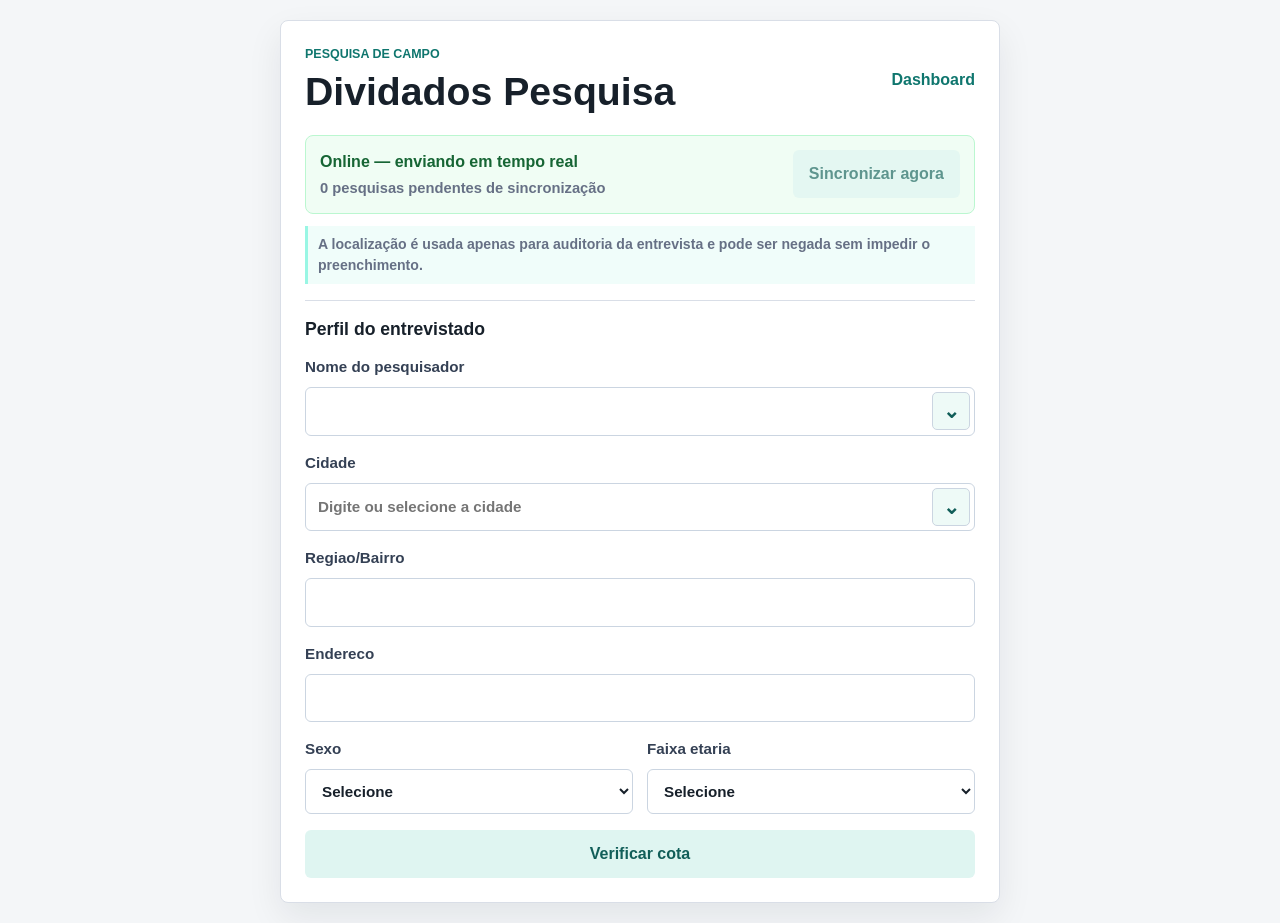
==== index.html @ 92d863be "Add files via upload" ====
<!DOCTYPE html>
<html lang="pt-BR">
<head>
  <meta charset="UTF-8">
  <meta name="viewport" content="width=device-width, initial-scale=1.0">
  <title>Dividados Pesquisa</title>
  <link rel="stylesheet" href="style.css?v=3">
</head>
<body>
  <main class="app-shell">
    <section class="panel">
      <header class="page-header">
        <div>
          <p class="eyebrow">Pesquisa de campo</p>
          <h1>Dividados Pesquisa</h1>
        </div>
        <a class="small-link" href="dashboard.html">Dashboard</a>
      </header>

      <section id="offlineBox" class="offline-box">
        <div>
          <strong id="connectionStatus">Verificando conexao...</strong>
          <span id="pendingCountText">0 pesquisas pendentes de sincronizacao</span>
        </div>
        <button type="button" id="syncNowButton" class="secondary-button">Sincronizar agora</button>
      </section>

      <div id="message" class="message" hidden></div>
      <p class="privacy-note">A localização é usada apenas para auditoria da entrevista e pode ser negada sem impedir o preenchimento.</p>

      <form id="surveyForm" autocomplete="off">
        <section class="form-section">
          <h2>Perfil do entrevistado</h2>

          <label>
            Nome do pesquisador
            <div class="combo-field">
              <input type="text" id="pesquisador" name="pesquisador" list="pesquisadorOptions" autocomplete="off" required>
              <button type="button" id="pesquisadorToggle" class="combo-toggle" aria-label="Mostrar pesquisadores cadastrados">⌄</button>
              <datalist id="pesquisadorOptions"></datalist>
              <div id="pesquisadorMenu" class="combo-menu hidden"></div>
            </div>
          </label>

          <label>
            Cidade
            <div class="combo-field">
              <input type="text" id="cidade" name="cidade" list="cidadeOptions" autocomplete="off" placeholder="Digite ou selecione a cidade" required>
              <button type="button" id="cidadeToggle" class="combo-toggle" aria-label="Mostrar cidades cadastradas">⌄</button>
              <datalist id="cidadeOptions"></datalist>
              <div id="cidadeMenu" class="combo-menu hidden"></div>
            </div>
          </label>

          <label>
            Regiao/Bairro
            <input type="text" id="regiao" name="regiao" required>
          </label>

          <label>
            Endereco
            <input type="text" id="endereco" name="endereco" required>
          </label>

          <div class="grid-two">
            <label>
              Sexo
              <select id="sexo" name="sexo" required>
                <option value="">Selecione</option>
                <option value="Masculino">Masculino</option>
                <option value="Feminino">Feminino</option>
              </select>
            </label>

            <label>
              Faixa etaria
              <select id="faixaEtaria" name="faixaEtaria" required>
                <option value="">Selecione</option>
                <option value="0 a 18">0 a 18</option>
                <option value="19 a 30">19 a 30</option>
                <option value="30 a 55">30 a 55</option>
                <option value="Acima de 55">Acima de 55</option>
              </select>
            </label>
          </div>

          <button type="button" id="checkQuotaButton" class="secondary-button">
            Verificar cota
          </button>
        </section>

        <section id="questionsSection" class="form-section hidden">
          <h2>Perguntas da pesquisa</h2>

          <div id="dynamicQuestions">
            <p class="muted-text">Carregando perguntas...</p>
          </div>

          <button type="submit" id="submitButton" class="primary-button">
            Enviar
          </button>
        </section>
      </form>
    </section>
  </main>

  <script src="script.js?v=18"></script>
  <script src="script-hotfix-options.js?v=2"></script>
</body>
</html>
---- style.css ----
﻿:root {
  --bg: #f4f6f8;
  --surface: #ffffff;
  --text: #17202a;
  --muted: #667085;
  --line: #d9dee7;
  --primary: #0f766e;
  --primary-dark: #115e59;
  --warning-bg: #fff4e5;
  --warning-text: #8a4b00;
  --success-bg: #e8f7ef;
  --success-text: #166534;
  --error-bg: #fdecec;
  --error-text: #b42318;
  --radius: 8px;
  --shadow: 0 14px 35px rgba(15, 23, 42, 0.08);
}

* {
  box-sizing: border-box;
}

body {
  margin: 0;
  min-height: 100vh;
  background: var(--bg);
  color: var(--text);
  font-family: Arial, Helvetica, sans-serif;
  line-height: 1.5;
}

a {
  color: var(--primary);
  text-decoration: none;
  font-weight: 700;
}

.app-shell,
.dashboard-shell {
  width: min(100%, 1120px);
  margin: 0 auto;
  padding: 20px;
}

.panel,
.chart-card,
.metric-card,
.table-section {
  background: var(--surface);
  border: 1px solid var(--line);
  border-radius: var(--radius);
  box-shadow: var(--shadow);
}

.panel {
  max-width: 720px;
  margin: 0 auto;
  padding: 24px;
}

.page-header,
.dashboard-header,
.header-actions,
.section-title-row {
  display: flex;
  align-items: center;
  justify-content: space-between;
  gap: 16px;
}

.page-header,
.dashboard-header {
  margin-bottom: 20px;
}

.eyebrow {
  margin: 0 0 4px;
  color: var(--primary);
  font-size: 0.78rem;
  font-weight: 800;
  letter-spacing: 0;
  text-transform: uppercase;
}

h1,
h2 {
  margin: 0;
  line-height: 1.2;
}

h1 {
  font-size: clamp(1.7rem, 5vw, 2.45rem);
}

h2 {
  font-size: 1.1rem;
}

.small-link {
  white-space: nowrap;
}

.form-section {
  display: grid;
  gap: 16px;
  padding-top: 18px;
  border-top: 1px solid var(--line);
}

.form-section + .form-section {
  margin-top: 24px;
}

label,
fieldset {
  display: grid;
  gap: 8px;
  color: #344054;
  font-size: 0.95rem;
  font-weight: 700;
}

input,
select,
textarea {
  width: 100%;
  border: 1px solid #cbd5e1;
  border-radius: 6px;
  padding: 12px;
  color: var(--text);
  font: inherit;
  background: #fff;
}

textarea {
  resize: vertical;
}

input:focus,
select:focus,
textarea:focus {
  border-color: var(--primary);
  outline: 3px solid rgba(15, 118, 110, 0.14);
}

.combo-field {
  position: relative;
  width: 100%;
}

.combo-field input {
  padding-right: 54px;
}

.combo-toggle {
  position: absolute;
  top: 5px;
  right: 5px;
  width: 38px;
  min-height: 38px;
  padding: 0;
  border: 1px solid #cbd5e1;
  border-radius: 5px;
  color: var(--primary-dark);
  background: #eefaf7;
  font-size: 1.25rem;
  line-height: 1;
}

.combo-toggle:focus {
  outline: 3px solid rgba(15, 118, 110, 0.14);
}

.combo-menu {
  position: absolute;
  z-index: 20;
  top: calc(100% + 6px);
  left: 0;
  right: 0;
  max-height: 240px;
  overflow-y: auto;
  border: 1px solid #cbd5e1;
  border-radius: 6px;
  background: #fff;
  box-shadow: 0 14px 28px rgba(15, 23, 42, 0.14);
}

.combo-option,
.combo-empty {
  width: 100%;
  min-height: 42px;
  border: 0;
  border-radius: 0;
  padding: 10px 12px;
  color: var(--text);
  background: #fff;
  font-weight: 700;
  text-align: left;
}

.combo-option:hover,
.combo-option:focus {
  background: #e6f7f4;
  outline: 0;
}

.combo-empty {
  color: var(--muted);
  cursor: default;
}

.field-report-shell {
  max-width: 1280px;
}

.field-filter-grid {
  grid-template-columns: repeat(4, minmax(150px, 1fr));
}

.field-metrics {
  grid-template-columns: repeat(5, minmax(140px, 1fr));
}

.compact-summary {
  grid-template-columns: repeat(auto-fit, minmax(160px, 1fr));
}

.field-table-section .table-wrap {
  max-height: 70vh;
}

.field-table {
  min-width: 1180px;
  font-size: 0.88rem;
}

.field-table th {
  position: sticky;
  top: 0;
  z-index: 2;
  background: #f8fafc;
}

.grid-two {
  display: grid;
  grid-template-columns: repeat(2, minmax(0, 1fr));
  gap: 14px;
}

fieldset {
  margin: 0;
  border: 1px solid var(--line);
  border-radius: var(--radius);
  padding: 14px;
}

legend {
  padding: 0 6px;
  color: var(--text);
  font-weight: 800;
}

fieldset label {
  display: flex;
  align-items: flex-start;
  gap: 10px;
  color: #344054;
  font-weight: 500;
}

input[type="radio"] {
  width: auto;
  margin-top: 4px;
}

button {
  min-height: 46px;
  border: 0;
  border-radius: 6px;
  padding: 12px 16px;
  font: inherit;
  font-weight: 800;
  cursor: pointer;
}

button:disabled {
  cursor: not-allowed;
  opacity: 0.65;
}

.primary-button {
  color: #fff;
  background: var(--primary);
}

.primary-button:hover:not(:disabled) {
  background: var(--primary-dark);
}

.secondary-button {
  color: var(--primary-dark);
  background: #dff5f1;
}

.secondary-button:hover:not(:disabled) {
  background: #c9eee8;
}

.message {
  margin-bottom: 16px;
  border-radius: var(--radius);
  padding: 12px 14px;
  font-weight: 700;
}

.message.info {
  background: var(--warning-bg);
  color: var(--warning-text);
}

.privacy-note {
  margin: -4px 0 16px;
  border-left: 3px solid #99f6e4;
  padding: 8px 10px;
  color: var(--muted);
  background: #f0fdfa;
  font-size: 0.88rem;
  font-weight: 700;
}

.message.success {
  background: var(--success-bg);
  color: var(--success-text);
}

.message.error {
  background: var(--error-bg);
  color: var(--error-text);
}

.offline-box {
  display: flex;
  align-items: center;
  justify-content: space-between;
  gap: 14px;
  margin-bottom: 16px;
  border: 1px solid var(--line);
  border-radius: var(--radius);
  padding: 14px;
  background: #f8fafc;
}

.offline-box div {
  display: grid;
  gap: 3px;
}

.offline-box strong {
  color: var(--text);
}

.offline-box span {
  color: var(--muted);
  font-size: 0.92rem;
  font-weight: 700;
}

.offline-box.is-online {
  border-color: #bbf7d0;
  background: #f0fdf4;
}

.offline-box.is-online strong {
  color: var(--success-text);
}

.offline-box.is-offline {
  border-color: #fed7aa;
  background: #fff7ed;
}

.offline-box.is-offline strong {
  color: #9a3412;
}

.hidden {
  display: none;
}

.metric-grid {
  display: grid;
  grid-template-columns: repeat(3, minmax(0, 1fr));
  gap: 16px;
  margin-bottom: 16px;
}

.metric-card {
  padding: 18px;
}

.metric-card span {
  display: block;
  color: var(--muted);
  font-weight: 700;
}

.metric-card strong {
  display: block;
  margin-top: 8px;
  font-size: 2rem;
}

.chart-grid {
  display: grid;
  grid-template-columns: repeat(2, minmax(0, 1fr));
  gap: 16px;
}

.chart-card {
  min-height: 320px;
  padding: 18px;
}

.chart-card canvas {
  margin-top: 12px;
  max-height: 245px;
}

.table-section {
  margin-top: 16px;
  padding: 18px;
}

.table-wrap {
  width: 100%;
  overflow-x: auto;
  margin-top: 12px;
}

table {
  width: 100%;
  border-collapse: collapse;
  min-width: 660px;
}

th,
td {
  border-bottom: 1px solid var(--line);
  padding: 10px;
  text-align: left;
  white-space: nowrap;
}

th {
  color: #344054;
  font-size: 0.86rem;
  text-transform: uppercase;
}

.status-pill {
  display: inline-block;
  border-radius: 999px;
  padding: 4px 9px;
  font-size: 0.82rem;
  font-weight: 800;
}

.status-open {
  color: var(--success-text);
  background: var(--success-bg);
}

.status-closed {
  color: var(--error-text);
  background: var(--error-bg);
}

@media (max-width: 760px) {
  .app-shell,
  .dashboard-shell {
    padding: 12px;
  }

  .panel {
    padding: 18px;
  }

  .page-header,
  .dashboard-header,
  .offline-box,
  .header-actions {
    align-items: flex-start;
    flex-direction: column;
  }

  .grid-two,
  .metric-grid,
  .chart-grid {
    grid-template-columns: 1fr;
  }

  .chart-card {
    min-height: 285px;
  }
}

/* Dashboard executivo */
.dashboard-page {
  background: #eef2f6;
}

.executive-dashboard {
  width: min(100%, 1280px);
  padding: 24px;
}

.dashboard-hero,
.filter-panel,
.dashboard-section,
.insight-card {
  background: var(--surface);
  border: 1px solid var(--line);
  border-radius: var(--radius);
  box-shadow: var(--shadow);
}

.dashboard-hero {
  display: flex;
  align-items: center;
  justify-content: space-between;
  gap: 18px;
  margin-bottom: 16px;
  padding: 24px;
}

.dashboard-subtitle {
  max-width: 620px;
  margin: 8px 0 0;
  color: var(--muted);
}

.filter-panel,
.dashboard-section {
  margin-bottom: 16px;
  padding: 18px;
}

.filter-grid {
  display: grid;
  grid-template-columns: repeat(5, minmax(0, 1fr));
  gap: 12px;
  margin-top: 14px;
}

.executive-metrics {
  grid-template-columns: repeat(7, minmax(130px, 1fr));
}

.executive-metrics .metric-card {
  min-height: 118px;
}

.executive-metrics .metric-card strong {
  color: #0f172a;
  font-size: 2.15rem;
}

.muted-text {
  color: var(--muted);
  font-size: 0.9rem;
  font-weight: 700;
}

.executive-charts {
  grid-template-columns: repeat(2, minmax(0, 1fr));
  margin-top: 14px;
}

.executive-charts .chart-card:first-child,
.executive-charts .chart-card:nth-child(5) {
  min-height: 340px;
}

.question-chart-grid {
  grid-template-columns: repeat(2, minmax(0, 1fr));
  margin-top: 14px;
}

.question-chart-grid .chart-card {
  min-height: 360px;
}

.question-result-card {
  display: grid;
  gap: 16px;
}

.question-card-header {
  display: grid;
  gap: 6px;
}

.question-card-header span {
  width: fit-content;
  border-radius: 999px;
  padding: 4px 10px;
  color: #0f766e;
  background: #dff5f1;
  font-size: 0.8rem;
  font-weight: 900;
}

.question-card-header h3 {
  line-height: 1.35;
}

.question-chart-layout {
  display: grid;
  grid-template-columns: minmax(160px, 220px) 1fr;
  gap: 18px;
  align-items: center;
}

.question-canvas-wrap {
  height: 220px;
}

.question-canvas-wrap canvas {
  height: 220px !important;
}

.question-legend {
  display: grid;
  gap: 10px;
}

.legend-row {
  display: grid;
  grid-template-columns: 12px 1fr;
  gap: 10px;
  align-items: center;
  color: #344054;
  font-size: 0.92rem;
}

.legend-color {
  width: 12px;
  height: 12px;
  border-radius: 3px;
}

.empty-question-card {
  min-height: 160px;
}

.chart-card h3,
.insight-card h3,
.embedded-table h3 {
  margin: 0;
  font-size: 1rem;
}

.chart-card canvas {
  height: 250px !important;
  max-height: none;
}

.open-answer-section {
  padding-bottom: 16px;
}

.open-answer-total {
  display: grid;
  gap: 2px;
  min-width: 150px;
  border-radius: var(--radius);
  padding: 10px 14px;
  color: var(--primary-dark);
  background: #dff5f1;
  text-align: right;
}

.open-answer-total span {
  font-size: 0.8rem;
  font-weight: 800;
}

.open-answer-total strong {
  font-size: 1.6rem;
}

.insight-grid {
  display: grid;
  grid-template-columns: 1.2fr 0.9fr 0.9fr;
  gap: 16px;
  margin-top: 14px;
}

.insight-card {
  padding: 16px;
}

.open-question-grid {
  display: grid;
  gap: 16px;
  margin-top: 14px;
}

.open-question-card {
  display: grid;
  gap: 16px;
}

.open-question-header {
  display: grid;
  grid-template-columns: auto 1fr;
  gap: 12px;
  align-items: flex-start;
}

.open-question-header > span {
  border-radius: 999px;
  padding: 6px 11px;
  color: #0f766e;
  background: #dff5f1;
  font-weight: 900;
}

.open-question-header p {
  margin: 4px 0 0;
  color: var(--muted);
  font-weight: 700;
}

.open-question-meta {
  display: block;
  margin-top: 6px;
  color: var(--muted);
  font-weight: 700;
}

.open-question-content {
  display: grid;
  grid-template-columns: minmax(0, 1.4fr) minmax(260px, 0.8fr);
  gap: 18px;
}

.open-answer-list {
  display: grid;
  gap: 12px;
  max-height: 520px;
  overflow: auto;
  padding-right: 4px;
}

.open-answer-item {
  border: 1px solid var(--line);
  border-radius: var(--radius);
  padding: 12px;
  background: #f8fafc;
}

.open-answer-item strong {
  color: var(--primary-dark);
}

.open-answer-item p {
  margin: 7px 0;
  color: #17202a;
}

.open-answer-item small {
  color: var(--muted);
  font-weight: 700;
}

.open-empty-state {
  border: 1px dashed var(--line);
  border-radius: var(--radius);
  padding: 18px;
  color: var(--muted);
  background: #f8fafc;
  font-weight: 800;
}

.open-analysis-panel {
  border-left: 1px solid var(--line);
  padding-left: 16px;
}

.open-analysis-panel h4 {
  margin: 0 0 10px;
  font-size: 0.92rem;
}

.open-analysis-panel h4 + .theme-list,
.open-analysis-panel .word-cloud + h4 {
  margin-top: 18px;
}

.word-cloud.compact span {
  font-size: 0.86rem;
}

.open-summary-table {
  margin-top: 18px;
  box-shadow: none;
}

.theme-list.compact {
  margin-top: 8px;
}

.answer-list,
.theme-list {
  display: grid;
  gap: 10px;
  margin: 12px 0 0;
  padding: 0;
  list-style: none;
}

.answer-list li,
.theme-list li {
  border-bottom: 1px solid var(--line);
  padding-bottom: 10px;
  color: #344054;
}

.answer-list strong {
  display: block;
  color: var(--primary-dark);
}

.answer-list span {
  display: block;
  margin-top: 3px;
}

.word-cloud {
  display: flex;
  flex-wrap: wrap;
  gap: 8px;
  margin-top: 12px;
}

.word-cloud span {
  border-radius: 999px;
  padding: 7px 10px;
  color: #164e63;
  background: #e0f2fe;
  font-weight: 700;
}

.theme-list strong,
.word-cloud strong {
  color: #0f172a;
}

.embedded-table {
  margin-top: 16px;
  box-shadow: none;
}

.wrap-cell {
  max-width: 440px;
  white-space: normal;
}

.print-only {
  display: none;
}

body.printing .pie-visual {
  width: 260px;
  max-width: 260px;
  min-height: 260px;
}

body.printing .question-canvas-wrap {
  width: 210px;
  min-width: 210px;
}

body.printing .bar-visual {
  min-height: 230px;
}

/* Refinamento executivo do dashboard */
.dashboard-page {
  background:
    linear-gradient(180deg, #eef3f8 0%, #f7f9fc 260px),
    #f7f9fc;
}

.executive-dashboard {
  width: min(100%, 1220px);
  padding: 18px;
}

.dashboard-hero,
.filter-panel,
.dashboard-section,
.metric-card,
.chart-card,
.table-section,
.insight-card {
  border-color: #e3e8ef;
  border-radius: 10px;
  box-shadow: 0 10px 24px rgba(15, 23, 42, 0.055);
}

.dashboard-hero {
  padding: 20px 22px;
}

.dashboard-hero h1 {
  font-size: clamp(1.85rem, 3.4vw, 2.5rem);
}

.dashboard-subtitle {
  font-size: 0.96rem;
}

.filter-panel,
.dashboard-section {
  padding: 16px 18px;
}

.section-title-row {
  align-items: flex-start;
}

.section-title-row h2 {
  font-size: 1.05rem;
}

.executive-metrics {
  gap: 12px;
  margin-bottom: 14px;
}

.executive-metrics .metric-card {
  min-height: 92px;
  padding: 16px;
}

.executive-metrics .metric-card span {
  color: #526071;
  font-size: 0.85rem;
  line-height: 1.3;
}

.executive-metrics .metric-card strong {
  margin-top: 6px;
  color: #0b1220;
  font-size: 1.85rem;
  line-height: 1;
}

.executive-charts,
.question-chart-grid {
  gap: 14px;
}

.executive-charts .chart-card:first-child,
.executive-charts .chart-card:nth-child(5),
.question-chart-grid .chart-card {
  min-height: 0;
}

.chart-card {
  display: grid;
  gap: 12px;
  align-content: start;
  padding: 16px;
}

.chart-card h3,
.insight-card h3,
.embedded-table h3 {
  color: #111827;
  font-size: 0.98rem;
  font-weight: 800;
}

.chart-visual {
  display: grid;
  place-items: center;
  width: 100%;
  margin-inline: auto;
}

.pie-visual {
  max-width: 250px;
  aspect-ratio: 1 / 1;
}

.bar-visual {
  min-height: 220px;
}

.chart-visual canvas,
.question-canvas-wrap canvas,
.chart-card canvas {
  display: block;
  width: 100% !important;
  height: auto !important;
  max-height: none;
}

.pie-visual canvas,
.question-canvas-wrap canvas {
  aspect-ratio: 1 / 1;
}

.question-chart-layout {
  grid-template-columns: minmax(150px, 210px) minmax(0, 1fr);
  gap: 16px;
}

.question-canvas-wrap {
  display: grid;
  place-items: center;
  width: min(100%, 210px);
  aspect-ratio: 1 / 1;
  height: auto;
  margin: 0 auto;
}

.question-result-card {
  gap: 14px;
}

.question-card-header {
  gap: 5px;
}

.question-card-header h3 {
  font-size: 0.96rem;
}

.question-legend {
  gap: 8px;
}

.legend-row {
  color: #475467;
  font-size: 0.86rem;
  line-height: 1.3;
}

.open-answer-list {
  max-height: 430px;
}

.open-answer-item {
  padding: 10px 12px;
}

.open-answer-item p {
  margin: 5px 0;
}

.table-section {
  padding: 16px;
}

th,
td {
  padding: 8px 9px;
  font-size: 0.88rem;
}

@media (max-width: 1120px) {
  .executive-metrics,
  .field-metrics,
  .question-chart-grid {
    grid-template-columns: repeat(2, minmax(0, 1fr));
  }

  .filter-grid,
  .field-filter-grid,
  .insight-grid {
    grid-template-columns: repeat(2, minmax(0, 1fr));
  }
}

@media (max-width: 760px) {
  .executive-dashboard {
    padding: 12px;
  }

  .dashboard-hero,
  .section-title-row {
    align-items: flex-start;
    flex-direction: column;
  }

  .filter-grid,
  .field-filter-grid,
  .field-metrics,
  .executive-metrics,
  .executive-charts,
  .question-chart-grid,
  .open-question-content,
  .insight-grid {
    grid-template-columns: 1fr;
  }

  .question-chart-layout {
    grid-template-columns: 1fr;
  }

  .open-answer-total {
    text-align: left;
  }

  .open-analysis-panel {
    border-left: 0;
    border-top: 1px solid var(--line);
    padding-left: 0;
    padding-top: 16px;
  }
}

@media print {
  @page {
    size: A4;
    margin: 7mm;
  }

  html,
  body {
    width: 100%;
    min-width: 0;
    margin: 0;
    padding: 0;
  }

  body {
    background: #fff;
    color: #111827;
    font-size: 9pt;
    -webkit-print-color-adjust: exact;
    print-color-adjust: exact;
  }

  .no-print,
  .header-actions,
  .filter-panel,
  .message {
    display: none !important;
  }

  .print-only {
    display: block !important;
  }

  .dashboard-shell {
    display: none !important;
  }

  .field-report-shell {
    display: block !important;
    width: 100% !important;
    max-width: none !important;
    padding: 0 !important;
  }

  .field-print-title {
    margin-bottom: 8mm;
  }

  .field-metrics,
  .compact-summary {
    grid-template-columns: repeat(3, 1fr) !important;
    gap: 4mm !important;
  }

  .field-researcher-section,
  .field-table-section,
  .field-table-section .table-wrap {
    overflow: visible !important;
    max-height: none !important;
  }

  .field-table {
    min-width: 0 !important;
    width: 100% !important;
    font-size: 7pt !important;
  }

  .field-table th,
  .field-table td {
    padding: 4px !important;
    word-break: break-word;
  }

  .print-report {
    display: block !important;
    width: 100% !important;
    max-width: none !important;
    margin: 0 !important;
    padding: 0 !important;
  }

  .print-title {
    display: grid !important;
    grid-template-columns: 1fr auto;
    align-items: end;
    justify-content: space-between;
    gap: 12px;
    margin: 0 auto 7mm;
    padding: 0 0 5mm;
    border-top: 4px solid #0f766e;
    border-bottom: 1px solid #cfd8e3;
  }

  .print-page {
    width: 100%;
    min-height: 277mm;
    page-break-after: always;
    break-after: page;
    box-sizing: border-box;
  }

  .print-page:last-child {
    page-break-after: auto;
    break-after: auto;
  }

  .avoid-break,
  .print-chart-card,
  .print-question-card,
  .summary-card,
  .open-answer-card,
  .print-table-block {
    break-inside: avoid;
    page-break-inside: avoid;
  }

  .print-cover {
    display: grid;
    align-content: start;
    gap: 7mm;
  }

  .print-cover-header {
    padding: 9mm 0 6mm;
    border-bottom: 3px solid #0f766e;
  }

  .print-cover-header h1 {
    margin: 2mm 0;
    color: #0b1220;
    font-size: 24pt;
  }

  .print-cover-header p:last-child {
    margin: 0;
    color: #667085;
    font-size: 11pt;
  }

  .print-cover-meta,
  .print-summary-grid {
    display: grid;
    grid-template-columns: repeat(3, 1fr);
    gap: 4mm;
  }

  .print-cover-meta div,
  .summary-card {
    border: 1px solid #d7dde6;
    border-radius: 6px;
    padding: 4mm;
    background: #f8fafc;
  }

  .print-cover-meta span,
  .summary-card span {
    display: block;
    color: #667085;
    font-size: 8pt;
    font-weight: 900;
    text-transform: uppercase;
  }

  .print-cover-meta strong,
  .summary-card strong {
    display: block;
    margin-top: 2mm;
    color: #0f172a;
    font-size: 20pt;
    line-height: 1;
  }

  .print-section-header {
    margin-bottom: 5mm;
    padding-bottom: 3mm;
    border-bottom: 2px solid #0f766e;
  }

  .print-section-header h1 {
    color: #0b1220;
    font-size: 18pt;
  }

  .print-grid-2 {
    display: grid !important;
    grid-template-columns: repeat(2, minmax(0, 1fr));
    gap: 6mm;
  }

  .print-chart-card,
  .print-question-card,
  .open-answer-card,
  .print-table-block {
    border: 1px solid #d7dde6;
    border-radius: 6px;
    padding: 5mm;
    background: #fff;
  }

  .print-chart-card h2,
  .print-question-card h2,
  .open-answer-card h2,
  .print-table-block h2 {
    margin: 0 0 3mm;
    color: #111827;
    font-size: 11pt;
  }

  .print-pie-wrap,
  .print-bar-wrap {
    display: grid;
    place-items: center;
  }

  .print-pie-wrap canvas {
    width: 220px !important;
    height: 220px !important;
  }

  .print-bar-wrap canvas {
    width: 100% !important;
    max-width: 520px !important;
    height: 230px !important;
  }

  .print-question-layout {
    display: grid;
    grid-template-columns: 220px minmax(0, 1fr);
    gap: 4mm;
    align-items: center;
  }

  .print-open-list {
    display: grid;
    gap: 6mm;
  }

  .print-open-layout {
    display: grid;
    grid-template-columns: 1.25fr 0.75fr;
    gap: 5mm;
  }

  .print-open-responses {
    display: grid;
    gap: 3mm;
  }

  .print-open-responses > div {
    border: 1px solid #e4e9f0;
    border-radius: 5px;
    padding: 3mm;
    background: #f8fafc;
  }

  .print-open-responses p {
    margin: 1.5mm 0;
  }

  .print-open-analysis {
    border-left: 1px solid #e4e9f0;
    padding-left: 4mm;
  }

  .print-open-analysis h3 {
    margin: 0 0 2mm;
    font-size: 9pt;
  }

  .print-empty {
    margin: 0;
    color: #667085;
    font-weight: 800;
  }

  .print-title,
  .executive-metrics,
  .dashboard-section,
  .table-section {
    width: 100%;
    max-width: none;
    margin-left: 0;
    margin-right: 0;
  }

  .print-title h1 {
    color: #0b1220;
    font-size: 16pt;
    line-height: 1.05;
  }

  .print-title .eyebrow {
    margin-bottom: 2px;
    font-size: 7.5pt;
  }

  .print-meta {
    display: grid;
    grid-template-columns: repeat(3, max-content);
    gap: 6px;
    margin: 0;
  }

  .print-meta div {
    min-width: 72px;
    padding: 5px 6px;
    border: 1px solid #d9dee7;
    border-radius: 4px;
    background: #f8fafc;
  }

  .print-meta dt {
    color: #667085;
    font-size: 6.8pt;
    font-weight: 800;
    text-transform: uppercase;
  }

  .print-meta dd {
    margin: 1px 0 0;
    color: #0f172a;
    font-size: 9pt;
    font-weight: 900;
  }

  .print-footer {
    position: fixed;
    right: 8mm;
    bottom: 4mm;
    color: #667085;
    font-size: 7pt;
  }

  .page-number::after {
    content: counter(page);
  }

  .executive-dashboard {
    width: 100%;
    padding: 0;
  }

  .dashboard-section,
  .table-section,
  .metric-grid {
    margin-bottom: 6mm;
  }

  .dashboard-section,
  .metric-card,
  .chart-card,
  .table-section,
  .insight-card {
    border-color: #d7dde6;
    border-radius: 5px;
    background: #fff;
  }

  .dashboard-section,
  .metric-card,
  .chart-card,
  .table-section,
  .insight-card {
    break-inside: avoid;
    page-break-inside: avoid;
    box-shadow: none;
  }

  .dashboard-section {
    padding: 5mm;
  }

  .dashboard-section > .section-title-row {
    padding-bottom: 2.5mm;
    border-bottom: 1px solid #edf1f5;
  }

  .section-title-row {
    margin-bottom: 3mm;
  }

  .section-title-row h2 {
    font-size: 10.5pt;
  }

  .eyebrow {
    font-size: 6.8pt;
  }

  .metric-grid,
  .chart-grid {
    gap: 3mm;
  }

  .executive-metrics {
    grid-template-columns: repeat(7, minmax(0, 1fr)) !important;
    gap: 2.4mm;
    margin-bottom: 5mm;
  }

  .executive-metrics .metric-card {
    min-height: 18mm;
    padding: 2.5mm;
  }

  .executive-metrics .metric-card span {
    font-size: 7.4pt;
  }

  .executive-metrics .metric-card strong {
    font-size: 16pt;
  }

  .executive-charts {
    grid-template-columns: repeat(2, minmax(0, 1fr)) !important;
  }

  .executive-charts .chart-card:nth-child(5) {
    grid-column: 1 / -1;
    width: 50%;
    justify-self: center;
  }

  .question-chart-grid {
    grid-template-columns: repeat(2, minmax(0, 1fr)) !important;
  }

  .chart-card {
    gap: 3mm;
    padding: 4mm;
    min-width: 0;
  }

  .chart-card h3,
  .insight-card h3,
  .embedded-table h3 {
    font-size: 9.8pt;
  }

  .pie-visual {
    width: 58mm;
    max-width: 58mm;
    min-height: 58mm;
  }

  .bar-visual {
    width: 100%;
    min-height: 52mm;
  }

  .question-chart-layout {
    grid-template-columns: 46mm minmax(0, 1fr);
    gap: 4mm;
  }

  .question-canvas-wrap {
    width: 46mm;
    min-width: 46mm;
  }

  .chart-visual canvas,
  .question-canvas-wrap canvas {
    image-rendering: auto;
    transform: translateZ(0);
  }

  .legend-row {
    grid-template-columns: 8px 1fr;
    gap: 6px;
    font-size: 7.8pt;
  }

  .legend-color {
    width: 8px;
    height: 8px;
  }

  .open-question-content {
    grid-template-columns: 1fr;
    gap: 3mm;
  }

  .open-answer-list {
    max-height: none;
    overflow: visible;
  }

  .open-answer-item {
    padding: 2.5mm;
  }

  .open-analysis-panel {
    border-left: 0;
    border-top: 1px solid #e5eaf1;
    padding: 8px 0 0;
  }

  .word-cloud span {
    padding: 4px 6px;
    font-size: 7pt;
  }

  .table-wrap {
    overflow: visible;
  }

  table {
    min-width: 0;
  }

  th,
  td {
    padding: 4px 5px;
    font-size: 7.2pt;
  }

  .table-section,
  .embedded-table {
    padding: 3mm;
    margin-top: 3mm;
  }

  a[href]::after {
    content: "";
  }
}

/* Arquitetura profissional: contexto, escala, rankings e relatorio */
.question-context {
  border-left: 4px solid var(--primary);
  border-radius: var(--radius);
  padding: 12px 14px;
  background: #f0fdfa;
}

.question-context strong {
  display: block;
  color: var(--primary-dark);
  font-size: 0.82rem;
  text-transform: uppercase;
}

.question-context p {
  margin: 4px 0 0;
  color: #344054;
}

.scale-options {
  display: grid;
  grid-template-columns: repeat(2, minmax(0, 1fr));
  gap: 8px 14px;
}

.scale-options small {
  color: var(--muted);
  font-weight: 700;
}

.open-text-question > span {
  color: var(--text);
  font-weight: 800;
}

.other-answer-field {
  margin-top: 12px;
  border-top: 1px dashed var(--line);
  padding-top: 12px;
  color: var(--primary-dark);
}

.researcher-summary-grid {
  display: grid;
  grid-template-columns: repeat(3, minmax(0, 1fr));
  gap: 14px;
  margin-top: 14px;
}

.researcher-card {
  display: grid;
  gap: 10px;
  border: 1px solid var(--line);
  border-radius: var(--radius);
  padding: 14px;
  background: #fff;
  box-shadow: 0 8px 18px rgba(15, 23, 42, 0.045);
}

.researcher-card h3 {
  margin: 0;
  font-size: 1rem;
}

.researcher-card p {
  margin: 2px 0 0;
  color: var(--muted);
  font-weight: 700;
}

.researcher-card > strong {
  color: #0f172a;
  font-size: 1.6rem;
}

.researcher-progress {
  height: 8px;
  overflow: hidden;
  border-radius: 999px;
  background: #e5e7eb;
}

.researcher-progress span {
  display: block;
  height: 100%;
  border-radius: inherit;
  background: var(--primary);
}

.researcher-card small {
  color: var(--muted);
  font-weight: 800;
}

.researcher-card em {
  border-radius: 999px;
  padding: 2px 7px;
  font-style: normal;
}

.report-link {
  display: inline-flex;
  align-items: center;
  justify-content: center;
  min-height: 46px;
}

.ranking-layout {
  display: grid;
  grid-template-columns: minmax(300px, 0.9fr) minmax(0, 1.1fr);
  gap: 16px;
}

.ranking-list {
  display: grid;
  gap: 10px;
  margin-top: 12px;
}

.ranking-item {
  display: grid;
  grid-template-columns: 34px 1fr auto;
  gap: 10px;
  align-items: center;
  border: 1px solid var(--line);
  border-radius: var(--radius);
  padding: 10px;
  background: #f8fafc;
}

.ranking-item strong {
  display: grid;
  place-items: center;
  width: 28px;
  height: 28px;
  border-radius: 999px;
  color: #fff;
  background: var(--primary);
}

.ranking-item span {
  font-weight: 800;
}

.ranking-item em {
  color: var(--muted);
  font-style: normal;
  font-weight: 800;
}

.scale-kpi-grid {
  display: grid;
  grid-template-columns: repeat(4, minmax(0, 1fr));
  gap: 8px;
}

.scale-kpi-grid div {
  border: 1px solid var(--line);
  border-radius: var(--radius);
  padding: 10px;
  background: #f8fafc;
}

.scale-kpi-grid span,
.scale-kpi-grid small {
  display: block;
  color: var(--muted);
  font-size: 0.78rem;
  font-weight: 800;
}

.scale-kpi-grid strong {
  display: block;
  margin: 3px 0;
  color: #0f172a;
  font-size: 1.25rem;
}

.report-page {
  background: #e5e7eb;
}

.report-toolbar {
  position: sticky;
  top: 0;
  z-index: 10;
  display: flex;
  justify-content: space-between;
  gap: 12px;
  padding: 12px 20px;
  border-bottom: 1px solid var(--line);
  background: #fff;
}

.report-document {
  display: grid;
  gap: 16px;
  width: min(100%, 900px);
  margin: 20px auto;
}

.report-document > .print-page {
  min-height: 1120px;
  padding: 44px;
  background: #fff;
  box-shadow: var(--shadow);
}

.cover-page {
  display: grid;
  place-items: center;
  color: #fff;
  background: linear-gradient(135deg, #0f172a, #0f766e);
  background-size: cover;
  background-position: center;
}

.cover-content {
  display: grid;
  gap: 14px;
  width: min(100%, 620px);
  text-align: center;
}

.cover-content h1 {
  font-size: 3rem;
  text-transform: uppercase;
}

.cover-content h2 {
  color: #dff5f1;
  font-size: 1.35rem;
  font-weight: 600;
}

.report-logo {
  max-width: 150px;
  max-height: 90px;
  margin: 0 auto 18px;
}

.cover-meta {
  display: grid;
  gap: 4px;
  margin-top: 34px;
}

.report-section-title {
  margin-bottom: 22px;
  padding-bottom: 12px;
  border-bottom: 3px solid var(--primary);
}

.report-section-title h2 {
  color: #0f172a;
  font-size: 1.75rem;
}

.report-text,
.report-lead {
  color: #344054;
  font-size: 1.05rem;
}

.report-summary {
  display: grid;
  gap: 12px;
  margin-top: 24px;
  color: #17202a;
  font-size: 1.1rem;
  font-weight: 800;
}

.report-kpi-grid,
.report-chart-grid,
.report-question-grid {
  display: grid;
  grid-template-columns: repeat(2, minmax(0, 1fr));
  gap: 14px;
}

.report-kpi-grid {
  grid-template-columns: repeat(3, minmax(0, 1fr));
  margin-top: 24px;
}

.report-chart-card,
.report-question-card {
  border: 1px solid var(--line);
  border-radius: var(--radius);
  padding: 14px;
  background: #fff;
}

.report-chart-card canvas,
.report-question-card canvas {
  display: block;
  margin: 8px auto;
}

.report-question-card h3 {
  margin: 0 0 8px;
  font-size: 1rem;
}

.report-context {
  margin: 0 0 8px;
  color: var(--muted);
  font-weight: 700;
}

.report-legend {
  display: grid;
  gap: 6px;
  margin-top: 8px;
  font-size: 0.85rem;
}

.report-legend div {
  display: grid;
  grid-template-columns: 10px auto 1fr;
  gap: 7px;
  align-items: center;
}

.report-legend span {
  width: 10px;
  height: 10px;
  border-radius: 3px;
}

.report-scale-kpis {
  display: grid;
  grid-template-columns: repeat(2, minmax(0, 1fr));
  gap: 7px;
  margin-bottom: 8px;
}

.report-scale-kpis span {
  border: 1px solid var(--line);
  border-radius: 6px;
  padding: 7px;
  color: var(--muted);
  font-size: 0.76rem;
  font-weight: 800;
}

.report-scale-kpis strong {
  display: block;
  color: #0f172a;
  font-size: 1rem;
}

.report-open-layout {
  display: grid;
  grid-template-columns: 1.3fr 0.7fr;
  gap: 18px;
}

.report-open-list {
  display: grid;
  gap: 10px;
}

.report-open-list > div {
  border: 1px solid var(--line);
  border-radius: var(--radius);
  padding: 10px;
  background: #f8fafc;
}

.report-signature {
  display: grid;
  gap: 4px;
  margin-top: 80px;
  padding-top: 20px;
  border-top: 1px solid var(--line);
}

@media (max-width: 760px) {
  .scale-options,
  .ranking-layout,
  .scale-kpi-grid,
  .researcher-summary-grid,
  .report-kpi-grid,
  .report-chart-grid,
  .report-question-grid,
  .report-open-layout {
    grid-template-columns: 1fr;
  }

  .ranking-item {
    grid-template-columns: 34px 1fr;
  }

  .ranking-item em {
    grid-column: 2;
  }
}

@media print {
  .report-toolbar {
    display: none !important;
  }

  .report-page {
    background: #fff !important;
  }

  .report-document {
    display: block;
    width: 100%;
    margin: 0;
  }

  .report-document > .print-page {
    width: 100%;
    min-height: 277mm;
    padding: 0;
    box-shadow: none;
    page-break-after: always;
    break-after: page;
  }

  .cover-page {
    padding: 16mm !important;
  }

  .cover-content h1 {
    font-size: 28pt;
  }

  .report-section-title h2 {
    font-size: 17pt;
  }

  .report-kpi-grid {
    grid-template-columns: repeat(3, 1fr);
    gap: 4mm;
  }

  .report-chart-grid,
  .report-question-grid {
    grid-template-columns: repeat(2, 1fr);
    gap: 5mm;
  }

  .report-chart-card,
  .report-question-card {
    break-inside: avoid;
    page-break-inside: avoid;
    padding: 4mm;
  }

  .report-open-layout {
    grid-template-columns: 1.25fr 0.75fr;
    gap: 5mm;
  }

  .avoid-break {
    break-inside: avoid;
    page-break-inside: avoid;
  }
}
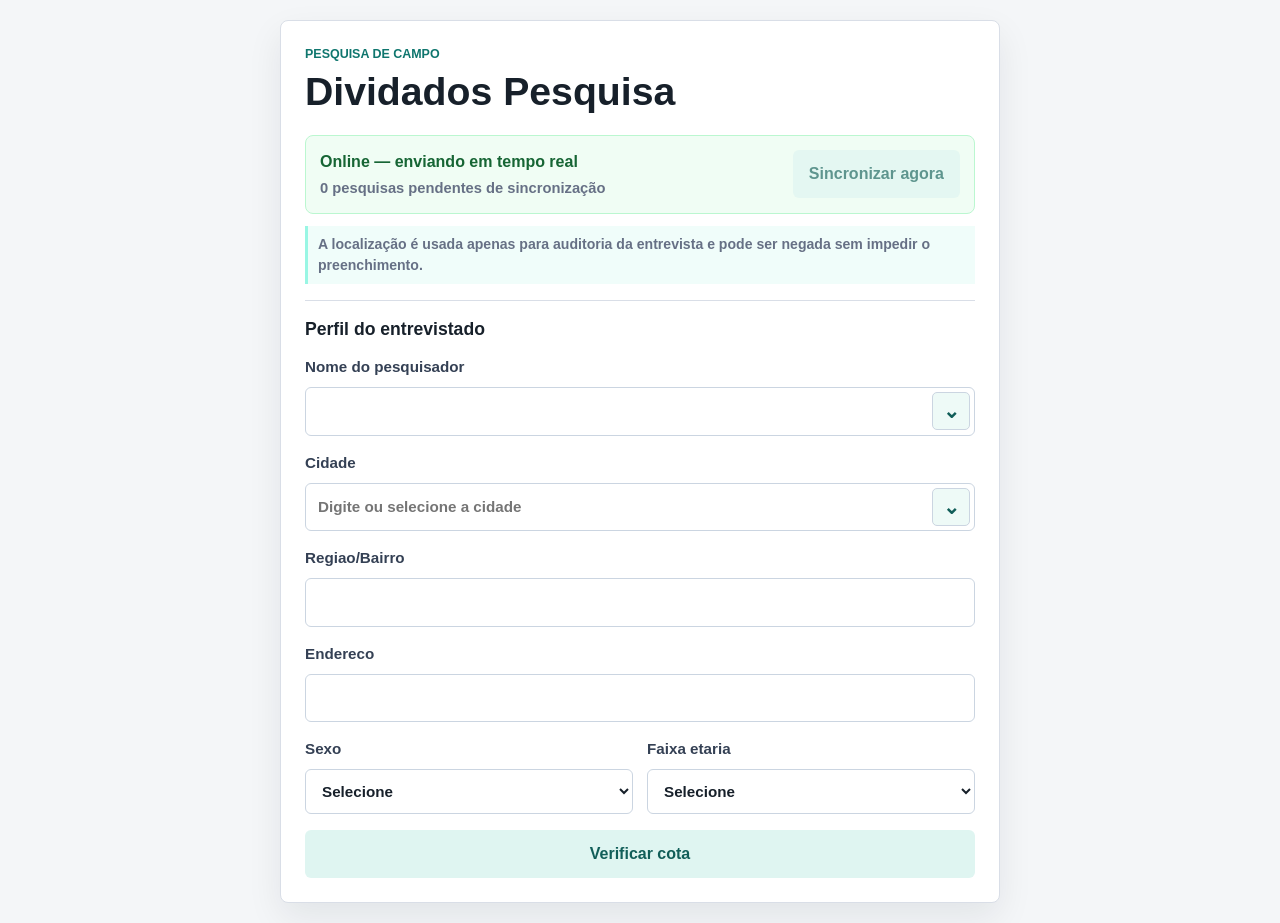
==== commit 86907e3c: "Add files via upload" ====
--- a/index.html
+++ b/index.html
@@ -4,7 +4,7 @@
   <meta charset="UTF-8">
   <meta name="viewport" content="width=device-width, initial-scale=1.0">
   <title>Dividados Pesquisa</title>
-  <link rel="stylesheet" href="style.css?v=3">
+  <link rel="stylesheet" href="style.css?v=5">
 </head>
 <body>
   <main class="app-shell">
@@ -14,7 +14,6 @@
           <p class="eyebrow">Pesquisa de campo</p>
           <h1>Dividados Pesquisa</h1>
         </div>
-        <a class="small-link" href="dashboard.html">Dashboard</a>
       </header>
 
       <section id="offlineBox" class="offline-box">
@@ -104,7 +103,8 @@
     </section>
   </main>
 
-  <script src="script.js?v=18"></script>
+  <script src="api-client.js?v=1"></script>
+  <script src="script.js?v=19"></script>
   <script src="script-hotfix-options.js?v=2"></script>
 </body>
 </html>
--- a/style.css
+++ b/style.css
@@ -241,6 +241,54 @@
   background: #f8fafc;
 }
 
+.cross-controls {
+  display: grid;
+  grid-template-columns: 2fr 1fr 1fr auto;
+  gap: 12px;
+  align-items: end;
+  margin: 14px 0;
+}
+
+.cross-chart-card {
+  margin: 12px 0;
+  min-height: 360px;
+  box-shadow: none;
+}
+
+.cross-table-wrap {
+  margin-top: 12px;
+}
+
+.cross-table {
+  min-width: 780px;
+  font-size: 0.88rem;
+}
+
+.cross-table th,
+.cross-table td {
+  vertical-align: top;
+}
+
+.cross-table th small,
+.report-cross-table th small {
+  display: block;
+  color: var(--muted);
+  font-size: 0.72rem;
+}
+
+.cross-table td strong,
+.cross-table td span,
+.report-cross-table td strong,
+.report-cross-table td span {
+  display: block;
+}
+
+.cross-table td span,
+.report-cross-table td span {
+  color: var(--muted);
+  font-size: 0.78rem;
+}
+
 .grid-two {
   display: grid;
   grid-template-columns: repeat(2, minmax(0, 1fr));
@@ -914,6 +962,68 @@
   padding: 20px 22px;
 }
 
+.dashboard-command-header {
+  position: relative;
+  overflow: hidden;
+  gap: 22px;
+  border: 1px solid rgba(15, 118, 110, 0.14);
+  box-shadow: 0 18px 45px rgba(15, 23, 42, 0.08);
+}
+
+.dashboard-command-header::before {
+  content: "";
+  position: absolute;
+  inset: 0 auto 0 0;
+  width: 6px;
+  background: linear-gradient(180deg, #0f766e, #2563eb);
+}
+
+.dashboard-brand {
+  position: relative;
+  display: grid;
+  gap: 6px;
+  min-width: 260px;
+}
+
+.dashboard-brand h1 {
+  margin: 0;
+  color: #0b1220;
+  font-size: clamp(1.9rem, 3.2vw, 2.6rem);
+  letter-spacing: 0;
+}
+
+.dashboard-nav {
+  position: relative;
+  display: flex;
+  flex-wrap: wrap;
+  justify-content: flex-end;
+  align-items: center;
+  gap: 10px;
+  margin-left: auto;
+}
+
+.dashboard-nav .primary-button,
+.dashboard-nav .secondary-button,
+.dashboard-nav-link {
+  width: auto;
+  min-height: 44px;
+  padding: 12px 16px;
+  border-radius: 8px;
+  white-space: nowrap;
+}
+
+.dashboard-nav-link {
+  display: inline-flex;
+  align-items: center;
+  color: var(--primary-dark);
+  font-weight: 800;
+  text-decoration: none;
+}
+
+.dashboard-nav-link:hover {
+  background: #ecfdf9;
+}
+
 .dashboard-hero h1 {
   font-size: clamp(1.85rem, 3.4vw, 2.5rem);
 }
@@ -1081,6 +1191,7 @@
 
   .filter-grid,
   .field-filter-grid,
+  .cross-controls,
   .insight-grid {
     grid-template-columns: repeat(2, minmax(0, 1fr));
   }
@@ -1097,8 +1208,27 @@
     flex-direction: column;
   }
 
+  .dashboard-brand {
+    min-width: 0;
+  }
+
+  .dashboard-nav {
+    width: 100%;
+    justify-content: flex-start;
+    margin-left: 0;
+  }
+
+  .dashboard-nav .primary-button,
+  .dashboard-nav .secondary-button,
+  .dashboard-nav-link {
+    flex: 1 1 100%;
+    justify-content: center;
+    text-align: center;
+  }
+
   .filter-grid,
   .field-filter-grid,
+  .cross-controls,
   .field-metrics,
   .executive-metrics,
   .executive-charts,
@@ -1927,7 +2057,8 @@
 
 .report-kpi-grid,
 .report-chart-grid,
-.report-question-grid {
+.report-question-grid,
+.report-cross-grid {
   display: grid;
   grid-template-columns: repeat(2, minmax(0, 1fr));
   gap: 14px;
@@ -1938,8 +2069,13 @@
   margin-top: 24px;
 }
 
+.report-cross-grid {
+  grid-template-columns: 1fr;
+}
+
 .report-chart-card,
-.report-question-card {
+.report-question-card,
+.report-cross-card {
   border: 1px solid var(--line);
   border-radius: var(--radius);
   padding: 14px;
@@ -1955,6 +2091,72 @@
 .report-question-card h3 {
   margin: 0 0 8px;
   font-size: 1rem;
+}
+
+.report-cross-card h3 {
+  margin: 0 0 6px;
+  font-size: 0.98rem;
+}
+
+.report-cross-card p {
+  margin: 0 0 8px;
+  color: var(--muted);
+  font-size: 0.82rem;
+  font-weight: 700;
+}
+
+.report-cross-content {
+  display: grid;
+  gap: 12px;
+}
+
+.report-cross-chart-wrap {
+  display: grid;
+  place-items: center;
+  width: 100%;
+  padding: 6px 0 2px;
+}
+
+.report-cross-chart-wrap canvas {
+  display: block;
+  max-width: 100%;
+  height: auto;
+}
+
+.report-cross-table-wrap {
+  width: 100%;
+  overflow-x: auto;
+}
+
+.report-cross-table {
+  width: 100%;
+  table-layout: fixed;
+  border-collapse: collapse;
+  font-size: 0.68rem;
+}
+
+.report-cross-table th,
+.report-cross-table td {
+  border: 1px solid #dbe2ea;
+  padding: 5px 6px;
+  text-align: left;
+  vertical-align: top;
+  overflow-wrap: anywhere;
+}
+
+.report-cross-table thead th {
+  background: #f8fafc;
+  color: #334155;
+  text-transform: uppercase;
+  letter-spacing: 0.02em;
+}
+
+.report-cross-table th:first-child {
+  width: 28%;
+}
+
+.report-cross-table td span {
+  color: var(--muted);
 }
 
 .report-context {
@@ -2039,6 +2241,7 @@
   .report-kpi-grid,
   .report-chart-grid,
   .report-question-grid,
+  .report-cross-grid,
   .report-open-layout {
     grid-template-columns: 1fr;
   }
@@ -2099,8 +2302,43 @@
     gap: 5mm;
   }
 
+  .report-cross-grid {
+    grid-template-columns: 1fr;
+    gap: 5mm;
+  }
+
+  .report-cross-content {
+    gap: 3mm;
+  }
+
+  .report-cross-chart-wrap {
+    padding: 0;
+  }
+
+  .report-cross-chart-wrap canvas {
+    width: 170mm !important;
+    height: 63mm !important;
+    max-width: 100% !important;
+  }
+
+  .report-cross-table-wrap {
+    overflow: visible;
+  }
+
+  .report-cross-table {
+    width: 100%;
+    table-layout: fixed;
+    font-size: 6.8pt;
+  }
+
+  .report-cross-table th,
+  .report-cross-table td {
+    padding: 2.2mm;
+  }
+
   .report-chart-card,
-  .report-question-card {
+  .report-question-card,
+  .report-cross-card {
     break-inside: avoid;
     page-break-inside: avoid;
     padding: 4mm;
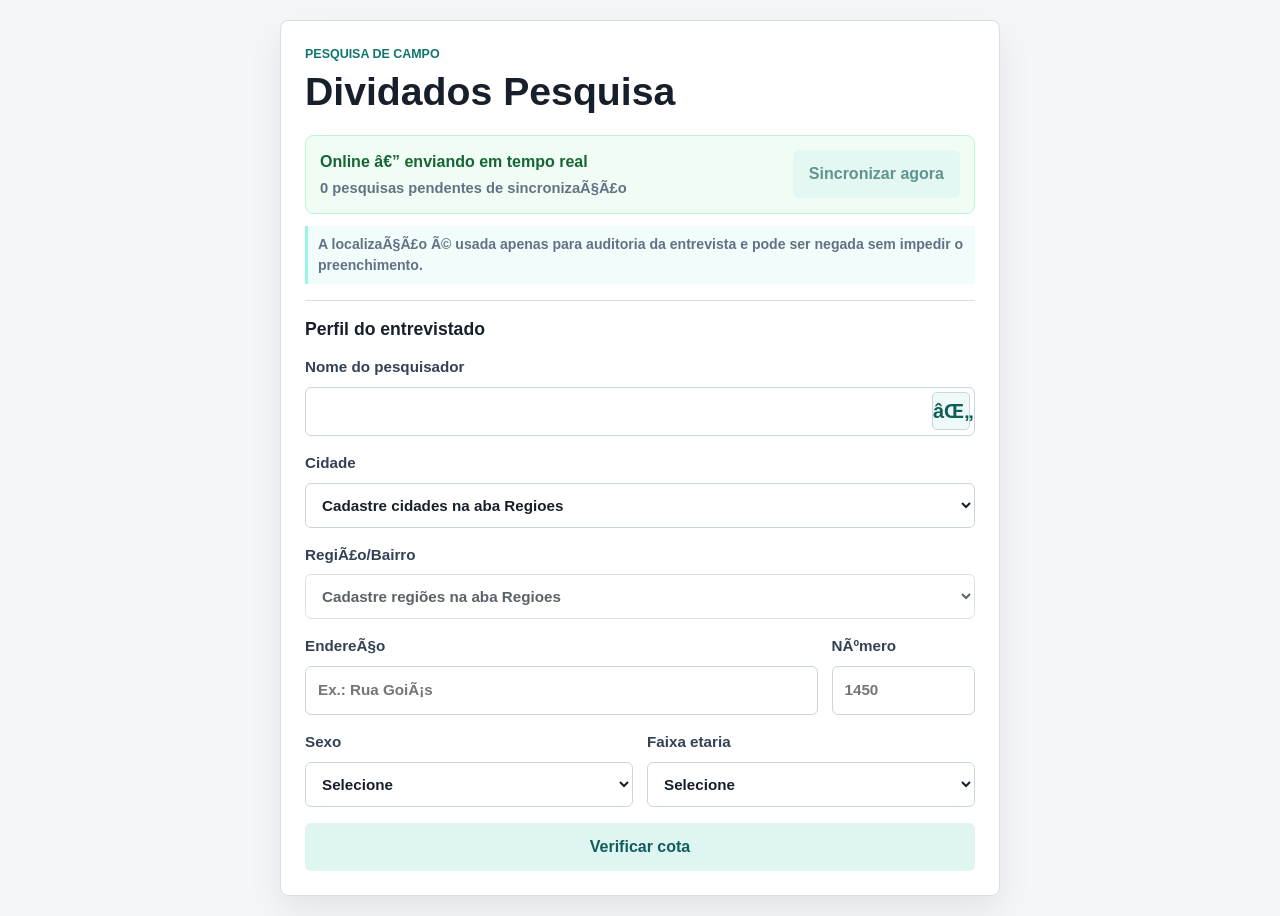
==== commit 786675eb: "Add files via upload" ====
--- a/index.html
+++ b/index.html
@@ -1,10 +1,10 @@
-<!DOCTYPE html>
+﻿<!DOCTYPE html>
 <html lang="pt-BR">
 <head>
   <meta charset="UTF-8">
   <meta name="viewport" content="width=device-width, initial-scale=1.0">
   <title>Dividados Pesquisa</title>
-  <link rel="stylesheet" href="style.css?v=5">
+  <link rel="stylesheet" href="style.css?v=8">
 </head>
 <body>
   <main class="app-shell">
@@ -25,7 +25,7 @@
       </section>
 
       <div id="message" class="message" hidden></div>
-      <p class="privacy-note">A localização é usada apenas para auditoria da entrevista e pode ser negada sem impedir o preenchimento.</p>
+      <p class="privacy-note">A localizaÃ§Ã£o Ã© usada apenas para auditoria da entrevista e pode ser negada sem impedir o preenchimento.</p>
 
       <form id="surveyForm" autocomplete="off">
         <section class="form-section">
@@ -35,7 +35,7 @@
             Nome do pesquisador
             <div class="combo-field">
               <input type="text" id="pesquisador" name="pesquisador" list="pesquisadorOptions" autocomplete="off" required>
-              <button type="button" id="pesquisadorToggle" class="combo-toggle" aria-label="Mostrar pesquisadores cadastrados">⌄</button>
+              <button type="button" id="pesquisadorToggle" class="combo-toggle" aria-label="Mostrar pesquisadores cadastrados">âŒ„</button>
               <datalist id="pesquisadorOptions"></datalist>
               <div id="pesquisadorMenu" class="combo-menu hidden"></div>
             </div>
@@ -43,23 +43,29 @@
 
           <label>
             Cidade
-            <div class="combo-field">
-              <input type="text" id="cidade" name="cidade" list="cidadeOptions" autocomplete="off" placeholder="Digite ou selecione a cidade" required>
-              <button type="button" id="cidadeToggle" class="combo-toggle" aria-label="Mostrar cidades cadastradas">⌄</button>
-              <datalist id="cidadeOptions"></datalist>
-              <div id="cidadeMenu" class="combo-menu hidden"></div>
-            </div>
+            <select id="cidade" name="cidade" required>
+              <option value="">Carregando cidades...</option>
+            </select>
           </label>
 
           <label>
-            Regiao/Bairro
-            <input type="text" id="regiao" name="regiao" required>
+            RegiÃ£o/Bairro
+            <select id="regiao" name="regiao" required disabled>
+              <option value="">Selecione a cidade primeiro</option>
+            </select>
           </label>
 
-          <label>
-            Endereco
-            <input type="text" id="endereco" name="endereco" required>
-          </label>
+          <div class="address-grid">
+            <label>
+              EndereÃ§o
+              <input type="text" id="endereco" name="endereco" placeholder="Ex.: Rua GoiÃ¡s" required>
+            </label>
+
+            <label>
+              NÃºmero
+              <input type="text" id="numero" name="numero" inputmode="numeric" placeholder="1450" required>
+            </label>
+          </div>
 
           <div class="grid-two">
             <label>
@@ -104,7 +110,8 @@
   </main>
 
   <script src="api-client.js?v=1"></script>
-  <script src="script.js?v=19"></script>
+  <script src="script.js?v=20"></script>
   <script src="script-hotfix-options.js?v=2"></script>
 </body>
 </html>
+
--- a/style.css
+++ b/style.css
@@ -295,6 +295,13 @@
   gap: 14px;
 }
 
+.address-grid {
+  display: grid;
+  grid-template-columns: minmax(0, 1fr) minmax(110px, 0.28fr);
+  gap: 14px;
+  align-items: end;
+}
+
 fieldset {
   margin: 0;
   border: 1px solid var(--line);
@@ -600,6 +607,38 @@
   margin-top: 14px;
 }
 
+.filter-actions {
+  display: flex;
+  flex-wrap: wrap;
+  align-items: end;
+  justify-content: flex-end;
+  gap: 10px;
+}
+
+.visual-control {
+  display: grid;
+  gap: 5px;
+  color: var(--muted);
+  font-size: 0.78rem;
+  font-weight: 800;
+  text-transform: uppercase;
+  letter-spacing: 0.03em;
+}
+
+.visual-control select {
+  min-width: 170px;
+  min-height: 44px;
+  border: 1px solid var(--line);
+  border-radius: 8px;
+  padding: 9px 12px;
+  background: #fff;
+  color: #0f172a;
+  font-size: 0.92rem;
+  font-weight: 800;
+  text-transform: none;
+  letter-spacing: 0;
+}
+
 .executive-metrics {
   grid-template-columns: repeat(7, minmax(130px, 1fr));
 }
@@ -680,6 +719,121 @@
 .question-legend {
   display: grid;
   gap: 10px;
+}
+
+.stats-table-block {
+  display: grid;
+  gap: 10px;
+  margin-top: 14px;
+  border-top: 1px solid var(--line);
+  padding-top: 12px;
+}
+
+.stats-table-header {
+  display: flex;
+  flex-wrap: wrap;
+  align-items: center;
+  justify-content: space-between;
+  gap: 8px;
+  color: #0f172a;
+  font-size: 0.9rem;
+}
+
+.stats-table-header span,
+.nto-note {
+  color: var(--muted);
+  font-weight: 800;
+}
+
+.stats-table-wrap {
+  overflow-x: auto;
+}
+
+.stats-table {
+  width: 100%;
+  border-collapse: collapse;
+  font-size: 0.82rem;
+}
+
+.stats-table th,
+.stats-table td {
+  border-bottom: 1px solid #e2e8f0;
+  padding: 8px 7px;
+  text-align: left;
+  vertical-align: middle;
+}
+
+.stats-table th {
+  color: #475569;
+  font-size: 0.72rem;
+  text-transform: uppercase;
+  letter-spacing: 0.04em;
+}
+
+.stats-table .winner-row {
+  background: #f0fdfa;
+}
+
+.winner-badge {
+  display: inline-flex;
+  margin-left: 6px;
+  border-radius: 999px;
+  padding: 2px 7px;
+  background: #ccfbf1;
+  color: #0f766e;
+  font-size: 0.68rem;
+  font-weight: 900;
+  text-transform: uppercase;
+  white-space: nowrap;
+}
+
+.proportion-bar {
+  width: min(120px, 100%);
+  height: 9px;
+  overflow: hidden;
+  border-radius: 999px;
+  background: #e5e7eb;
+}
+
+.proportion-bar span {
+  display: block;
+  height: 100%;
+  border-radius: inherit;
+  background: linear-gradient(90deg, #0f766e, #2563eb);
+}
+
+.stats-summary-grid {
+  display: grid;
+  grid-template-columns: repeat(5, minmax(0, 1fr));
+  gap: 8px;
+}
+
+.stats-summary-grid span {
+  border: 1px solid var(--line);
+  border-radius: 8px;
+  padding: 8px;
+  color: var(--muted);
+  font-size: 0.72rem;
+  font-weight: 800;
+}
+
+.stats-summary-grid strong {
+  display: block;
+  margin-top: 2px;
+  color: #0f172a;
+  font-size: 0.9rem;
+}
+
+.other-answer-summary {
+  border-radius: 8px;
+  background: #f8fafc;
+  padding: 10px 12px;
+}
+
+.other-answer-summary ul {
+  margin: 8px 0 0;
+  padding-left: 18px;
+  color: #334155;
 }
 
 .legend-row {
@@ -1101,6 +1255,24 @@
   margin-inline: auto;
 }
 
+.chart-visual.chart-tower-3d,
+.question-canvas-wrap.chart-tower-3d,
+.report-chart-card.chart-tower-3d,
+.report-question-card.chart-tower-3d,
+.report-cross-chart-wrap.chart-tower-3d {
+  background:
+    linear-gradient(135deg, rgba(15, 118, 110, 0.05), rgba(37, 99, 235, 0.04)),
+    #fff;
+}
+
+.chart-tower-3d canvas {
+  filter: drop-shadow(8px 8px 6px rgba(15, 23, 42, 0.16));
+}
+
+.chart-bar-mode canvas {
+  filter: drop-shadow(4px 5px 4px rgba(15, 23, 42, 0.08));
+}
+
 .pie-visual {
   max-width: 250px;
   aspect-ratio: 1 / 1;
@@ -1226,6 +1398,17 @@
     text-align: center;
   }
 
+  .filter-actions {
+    width: 100%;
+    justify-content: stretch;
+  }
+
+  .visual-control,
+  .visual-control select,
+  .filter-actions .secondary-button {
+    width: 100%;
+  }
+
   .filter-grid,
   .field-filter-grid,
   .cross-controls,
@@ -1233,6 +1416,7 @@
   .executive-metrics,
   .executive-charts,
   .question-chart-grid,
+  .stats-summary-grid,
   .open-question-content,
   .insight-grid {
     grid-template-columns: 1fr;
@@ -1731,6 +1915,41 @@
     height: 8px;
   }
 
+  .stats-table-block {
+    gap: 2.5mm;
+    margin-top: 3mm;
+    padding-top: 3mm;
+  }
+
+  .stats-table {
+    font-size: 6.8pt;
+  }
+
+  .stats-table th,
+  .stats-table td {
+    padding: 1.6mm;
+  }
+
+  .stats-summary-grid {
+    grid-template-columns: repeat(3, 1fr);
+    gap: 2mm;
+  }
+
+  .stats-summary-grid span {
+    padding: 2mm;
+    font-size: 6.8pt;
+  }
+
+  .winner-badge {
+    padding: 1px 4px;
+    font-size: 5.8pt;
+  }
+
+  .proportion-bar {
+    width: 24mm;
+    height: 2mm;
+  }
+
   .open-question-content {
     grid-template-columns: 1fr;
     gap: 3mm;
@@ -1876,6 +2095,56 @@
   font-weight: 800;
 }
 
+.territory-ranking-card {
+  margin-top: 16px;
+  border: 1px solid var(--line);
+  border-radius: var(--radius);
+  padding: 16px;
+  background: #fff;
+  box-shadow: var(--shadow);
+}
+
+.territory-ranking-card h3 {
+  margin: 0 0 12px;
+  color: #0f172a;
+}
+
+.territory-ranking-list {
+  display: grid;
+  gap: 8px;
+}
+
+.territory-ranking-item {
+  display: grid;
+  grid-template-columns: 38px minmax(0, 1fr) auto;
+  align-items: center;
+  gap: 10px;
+  border: 1px solid var(--line);
+  border-radius: 8px;
+  padding: 10px 12px;
+  background: #f8fafc;
+}
+
+.territory-ranking-item strong {
+  display: grid;
+  place-items: center;
+  width: 30px;
+  height: 30px;
+  border-radius: 999px;
+  color: #fff;
+  background: var(--primary);
+}
+
+.territory-ranking-item span {
+  font-weight: 900;
+}
+
+.territory-ranking-item em {
+  color: var(--muted);
+  font-style: normal;
+  font-weight: 800;
+}
+
 .researcher-card em {
   border-radius: 999px;
   padding: 2px 7px;
@@ -1895,10 +2164,55 @@
   gap: 16px;
 }
 
+.ranking-layout.ranking-only {
+  grid-template-columns: minmax(0, 1fr);
+}
+
 .ranking-list {
   display: grid;
   gap: 10px;
   margin-top: 12px;
+}
+
+.scale-ranking-groups {
+  display: grid;
+  gap: 14px;
+}
+
+.scale-ranking-group {
+  border: 1px solid var(--line);
+  border-radius: var(--radius);
+  background: #fff;
+  padding: 14px;
+}
+
+.scale-ranking-group-header {
+  display: flex;
+  flex-wrap: wrap;
+  justify-content: space-between;
+  gap: 8px;
+  margin-bottom: 12px;
+  color: #0f172a;
+}
+
+.scale-ranking-group-header span {
+  color: var(--muted);
+  font-weight: 800;
+}
+
+.scale-ranking-columns {
+  display: grid;
+  grid-template-columns: repeat(2, minmax(0, 1fr));
+  gap: 14px;
+}
+
+.scale-ranking-columns h4 {
+  margin: 0 0 8px;
+  color: #334155;
+}
+
+.scale-ranking-columns > div {
+  min-width: 0;
 }
 
 .ranking-item {
@@ -1932,6 +2246,56 @@
   font-weight: 800;
 }
 
+.scale-status-row {
+  display: flex;
+  flex-wrap: wrap;
+  align-items: center;
+  justify-content: space-between;
+  gap: 8px;
+  border-radius: 10px;
+  padding: 10px 12px;
+  background: #f8fafc;
+}
+
+.scale-status-badge {
+  display: inline-flex;
+  align-items: center;
+  border-radius: 999px;
+  padding: 5px 10px;
+  color: #fff;
+  font-weight: 900;
+}
+
+.scale-status-good .scale-status-badge,
+.scale-status-badge.scale-status-good,
+.ranking-item.scale-status-good strong {
+  background: #0f766e;
+}
+
+.scale-status-warning .scale-status-badge,
+.scale-status-badge.scale-status-warning,
+.ranking-item.scale-status-warning strong {
+  background: #d97706;
+}
+
+.scale-status-bad .scale-status-badge,
+.scale-status-badge.scale-status-bad,
+.ranking-item.scale-status-bad strong {
+  background: #dc2626;
+}
+
+.scale-card.scale-status-good {
+  border-top: 4px solid #0f766e;
+}
+
+.scale-card.scale-status-warning {
+  border-top: 4px solid #d97706;
+}
+
+.scale-card.scale-status-bad {
+  border-top: 4px solid #dc2626;
+}
+
 .scale-kpi-grid {
   display: grid;
   grid-template-columns: repeat(4, minmax(0, 1fr));
@@ -1960,6 +2324,37 @@
   font-size: 1.25rem;
 }
 
+.report-scale-ranking-grid {
+  display: grid;
+  grid-template-columns: 1fr;
+  gap: 10mm;
+}
+
+.report-scale-ranking-group {
+  padding: 5mm;
+}
+
+.report-scale-ranking-group .scale-ranking-columns {
+  gap: 5mm;
+}
+
+.report-scale-ranking-group .ranking-item {
+  grid-template-columns: 24px minmax(0, 1fr);
+  gap: 6px;
+  padding: 7px;
+}
+
+.report-scale-ranking-group .ranking-item strong {
+  width: 22px;
+  height: 22px;
+  font-size: 0.78rem;
+}
+
+.report-scale-ranking-group .ranking-item em {
+  grid-column: 2;
+  font-size: 0.78rem;
+}
+
 .report-page {
   background: #e5e7eb;
 }
@@ -1969,11 +2364,17 @@
   top: 0;
   z-index: 10;
   display: flex;
+  align-items: center;
   justify-content: space-between;
+  flex-wrap: wrap;
   gap: 12px;
   padding: 12px 20px;
   border-bottom: 1px solid var(--line);
   background: #fff;
+}
+
+.report-visual-control {
+  margin-left: auto;
 }
 
 .report-document {
@@ -2067,6 +2468,42 @@
 .report-kpi-grid {
   grid-template-columns: repeat(3, minmax(0, 1fr));
   margin-top: 24px;
+}
+
+.territory-report-grid {
+  display: grid;
+  grid-template-columns: repeat(2, minmax(0, 1fr));
+  gap: 16px;
+}
+
+.territory-report-card {
+  border: 1px solid var(--line);
+  border-radius: var(--radius);
+  padding: 14px;
+  background: #fff;
+}
+
+.territory-report-card h3 {
+  margin: 0 0 10px;
+  color: #0f172a;
+}
+
+.territory-report-table {
+  width: 100%;
+  border-collapse: collapse;
+  font-size: 0.86rem;
+}
+
+.territory-report-table th,
+.territory-report-table td {
+  border-bottom: 1px solid var(--line);
+  padding: 8px;
+  text-align: left;
+}
+
+.territory-report-table th {
+  color: #334155;
+  background: #f8fafc;
 }
 
 .report-cross-grid {
@@ -2235,10 +2672,15 @@
 
 @media (max-width: 760px) {
   .scale-options,
+  .address-grid,
   .ranking-layout,
+  .scale-ranking-columns,
   .scale-kpi-grid,
+  .territory-ranking-item,
   .researcher-summary-grid,
   .report-kpi-grid,
+  .territory-report-grid,
+  .report-scale-ranking-grid,
   .report-chart-grid,
   .report-question-grid,
   .report-cross-grid,
@@ -2251,6 +2693,10 @@
   }
 
   .ranking-item em {
+    grid-column: 2;
+  }
+
+  .territory-ranking-item em {
     grid-column: 2;
   }
 }
@@ -2336,6 +2782,28 @@
     padding: 2.2mm;
   }
 
+  .report-scale-ranking-grid {
+    gap: 5mm;
+  }
+
+  .report-scale-ranking-group {
+    padding: 4mm;
+  }
+
+  .report-scale-ranking-group .scale-ranking-columns {
+    grid-template-columns: 1fr 1fr;
+    gap: 4mm;
+  }
+
+  .report-scale-ranking-group .ranking-item {
+    break-inside: avoid;
+    page-break-inside: avoid;
+  }
+
+  .report-scale-kpis {
+    grid-template-columns: repeat(3, 1fr);
+  }
+
   .report-chart-card,
   .report-question-card,
   .report-cross-card {
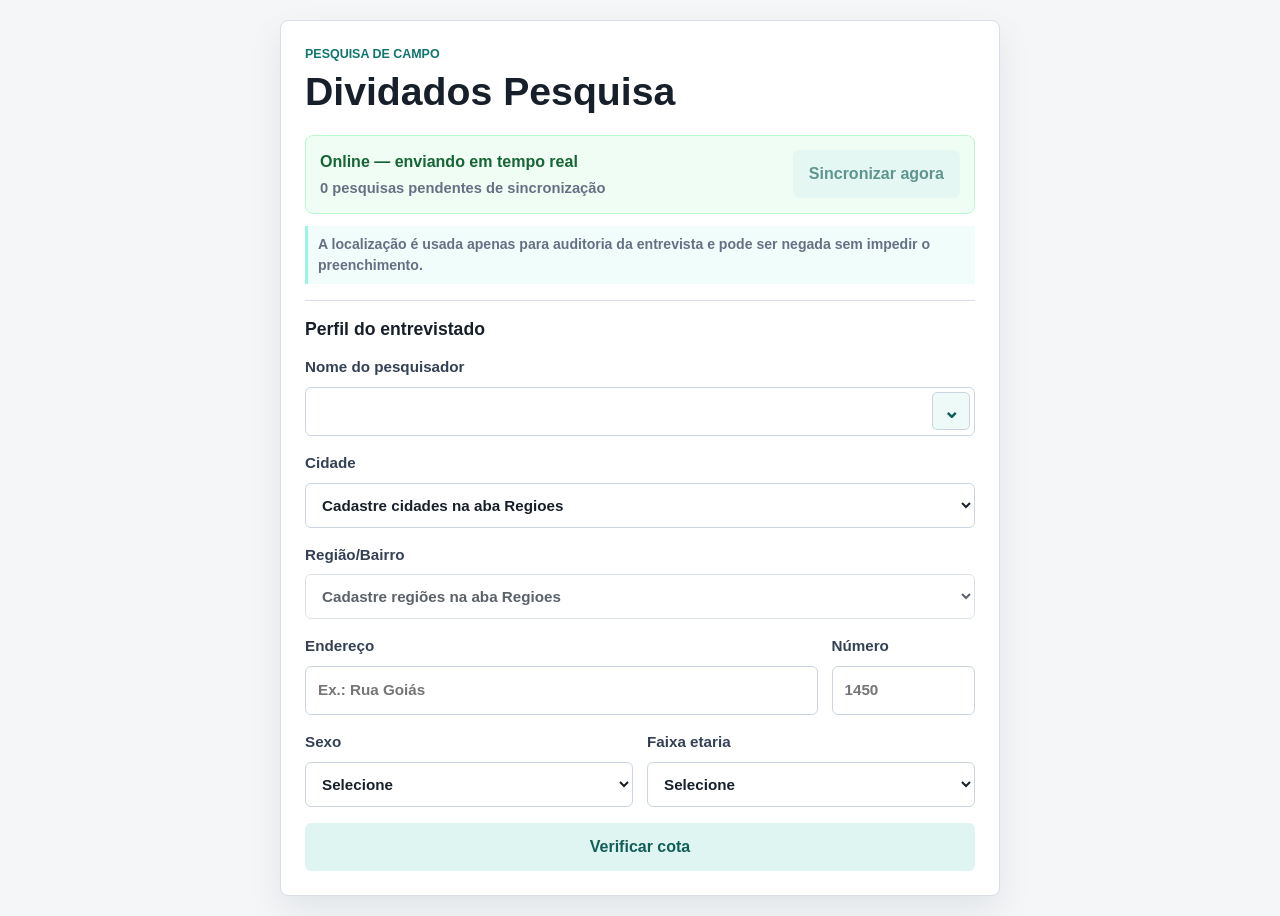
==== commit 753c3717: "Add files via upload" ====
--- a/index.html
+++ b/index.html
@@ -4,7 +4,7 @@
   <meta charset="UTF-8">
   <meta name="viewport" content="width=device-width, initial-scale=1.0">
   <title>Dividados Pesquisa</title>
-  <link rel="stylesheet" href="style.css?v=8">
+  <link rel="stylesheet" href="style.css?v=9">
 </head>
 <body>
   <main class="app-shell">
@@ -25,7 +25,7 @@
       </section>
 
       <div id="message" class="message" hidden></div>
-      <p class="privacy-note">A localizaÃ§Ã£o Ã© usada apenas para auditoria da entrevista e pode ser negada sem impedir o preenchimento.</p>
+      <p class="privacy-note">A localização é usada apenas para auditoria da entrevista e pode ser negada sem impedir o preenchimento.</p>
 
       <form id="surveyForm" autocomplete="off">
         <section class="form-section">
@@ -35,7 +35,7 @@
             Nome do pesquisador
             <div class="combo-field">
               <input type="text" id="pesquisador" name="pesquisador" list="pesquisadorOptions" autocomplete="off" required>
-              <button type="button" id="pesquisadorToggle" class="combo-toggle" aria-label="Mostrar pesquisadores cadastrados">âŒ„</button>
+              <button type="button" id="pesquisadorToggle" class="combo-toggle" aria-label="Mostrar pesquisadores cadastrados">⌄</button>
               <datalist id="pesquisadorOptions"></datalist>
               <div id="pesquisadorMenu" class="combo-menu hidden"></div>
             </div>
@@ -49,7 +49,7 @@
           </label>
 
           <label>
-            RegiÃ£o/Bairro
+            Região/Bairro
             <select id="regiao" name="regiao" required disabled>
               <option value="">Selecione a cidade primeiro</option>
             </select>
@@ -57,12 +57,12 @@
 
           <div class="address-grid">
             <label>
-              EndereÃ§o
-              <input type="text" id="endereco" name="endereco" placeholder="Ex.: Rua GoiÃ¡s" required>
+              Endereço
+              <input type="text" id="endereco" name="endereco" placeholder="Ex.: Rua Goiás" required>
             </label>
 
             <label>
-              NÃºmero
+              Número
               <input type="text" id="numero" name="numero" inputmode="numeric" placeholder="1450" required>
             </label>
           </div>
@@ -109,9 +109,11 @@
     </section>
   </main>
 
-  <script src="api-client.js?v=1"></script>
-  <script src="script.js?v=20"></script>
+  <script src="api-client.js?v=2"></script>
+  <script src="script.js?v=21"></script>
   <script src="script-hotfix-options.js?v=2"></script>
 </body>
 </html>
 
+
+
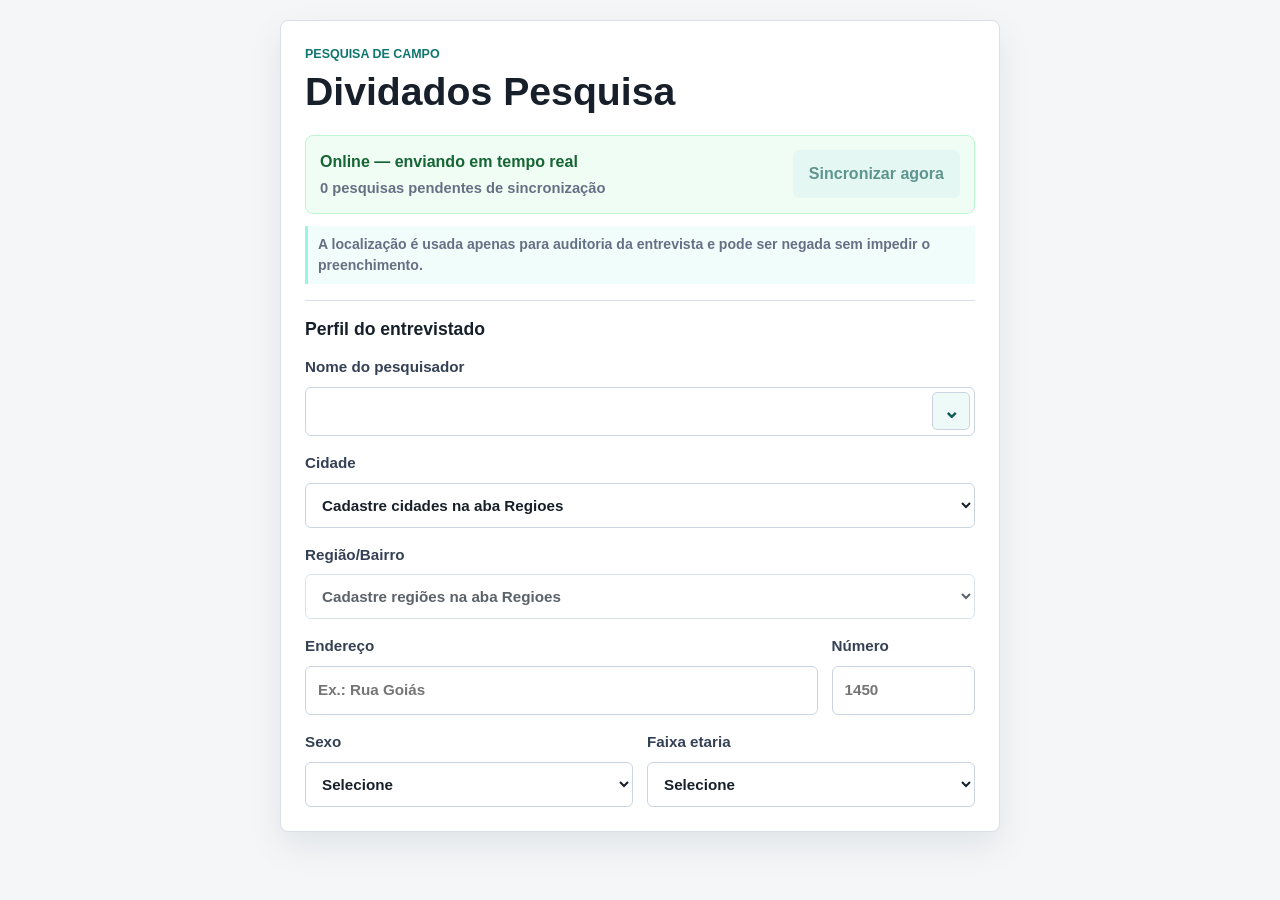
==== commit 44da98ad: "Add files via upload" ====
--- a/index.html
+++ b/index.html
@@ -4,7 +4,7 @@
   <meta charset="UTF-8">
   <meta name="viewport" content="width=device-width, initial-scale=1.0">
   <title>Dividados Pesquisa</title>
-  <link rel="stylesheet" href="style.css?v=9">
+  <link rel="stylesheet" href="style.css?v=11">
 </head>
 <body>
   <main class="app-shell">
@@ -55,6 +55,17 @@
             </select>
           </label>
 
+          <section id="quotaCardsSection" class="quota-cards-section hidden" aria-live="polite">
+            <div class="quota-cards-header">
+              <div>
+                <span>Perfis disponíveis</span>
+                <strong id="quotaRegionTitle">Selecione cidade e região</strong>
+              </div>
+              <small id="quotaCardsHint">Escolha um perfil para iniciar a entrevista.</small>
+            </div>
+            <div id="quotaCards" class="quota-card-grid"></div>
+          </section>
+
           <div class="address-grid">
             <label>
               Endereço
@@ -89,7 +100,7 @@
             </label>
           </div>
 
-          <button type="button" id="checkQuotaButton" class="secondary-button">
+          <button type="button" id="checkQuotaButton" class="secondary-button hidden">
             Verificar cota
           </button>
         </section>
@@ -110,10 +121,12 @@
   </main>
 
   <script src="api-client.js?v=2"></script>
-  <script src="script.js?v=21"></script>
+  <script src="script.js?v=23"></script>
   <script src="script-hotfix-options.js?v=2"></script>
 </body>
 </html>
 
 
 
+
+
--- a/style.css
+++ b/style.css
@@ -438,6 +438,89 @@
   color: #9a3412;
 }
 
+.quota-cards-section {
+  border: 1px solid var(--line);
+  border-radius: var(--radius);
+  padding: 14px;
+  background: #f8fafc;
+}
+
+.quota-cards-header {
+  display: flex;
+  flex-wrap: wrap;
+  justify-content: space-between;
+  gap: 8px;
+  margin-bottom: 12px;
+}
+
+.quota-cards-header span,
+.quota-cards-header small {
+  display: block;
+  color: var(--muted);
+  font-weight: 800;
+}
+
+.quota-cards-header strong {
+  color: #0f172a;
+}
+
+.quota-card-grid {
+  display: grid;
+  grid-template-columns: repeat(2, minmax(0, 1fr));
+  gap: 10px;
+}
+
+.quota-profile-card {
+  display: grid;
+  grid-template-columns: 12px minmax(0, 1fr);
+  gap: 8px 10px;
+  align-items: center;
+  width: 100%;
+  min-height: auto;
+  border: 1px solid var(--line);
+  border-radius: 10px;
+  padding: 12px;
+  text-align: left;
+  background: #fff;
+  cursor: pointer;
+}
+
+.quota-profile-card strong,
+.quota-profile-card small {
+  grid-column: 2;
+}
+
+.quota-profile-card small {
+  color: var(--muted);
+  font-weight: 800;
+}
+
+.quota-status-dot {
+  grid-row: 1 / span 2;
+  width: 12px;
+  height: 12px;
+  border-radius: 999px;
+  background: #16a34a;
+}
+
+.quota-profile-card.quota-warning .quota-status-dot {
+  background: #d97706;
+}
+
+.quota-profile-card.quota-closed .quota-status-dot {
+  background: #dc2626;
+}
+
+.quota-profile-card.quota-closed {
+  opacity: 0.64;
+  cursor: not-allowed;
+}
+
+.quota-profile-card.is-selected {
+  border-color: var(--primary);
+  box-shadow: 0 0 0 3px rgba(15, 118, 110, 0.14);
+}
+
 .hidden {
   display: none;
 }
@@ -528,6 +611,43 @@
 .status-closed {
   color: var(--error-text);
   background: var(--error-bg);
+}
+
+.status-warning {
+  color: #9a3412;
+  background: #ffedd5;
+}
+
+.quota-region-grid {
+  display: grid;
+  grid-template-columns: repeat(3, minmax(0, 1fr));
+  gap: 12px;
+  margin-top: 16px;
+}
+
+.quota-progress-list {
+  display: grid;
+  gap: 10px;
+  margin-top: 14px;
+}
+
+.quota-progress-item {
+  display: grid;
+  grid-template-columns: minmax(0, 1fr) auto;
+  gap: 6px 12px;
+  align-items: center;
+  border: 1px solid var(--line);
+  border-radius: 8px;
+  padding: 10px;
+  background: #f8fafc;
+}
+
+.quota-progress-item span {
+  font-weight: 800;
+}
+
+.quota-progress-item .proportion-bar {
+  grid-column: 1 / -1;
 }
 
 @media (max-width: 760px) {
@@ -2673,6 +2793,9 @@
 @media (max-width: 760px) {
   .scale-options,
   .address-grid,
+  .quota-card-grid,
+  .quota-region-grid,
+  .quota-progress-item,
   .ranking-layout,
   .scale-ranking-columns,
   .scale-kpi-grid,
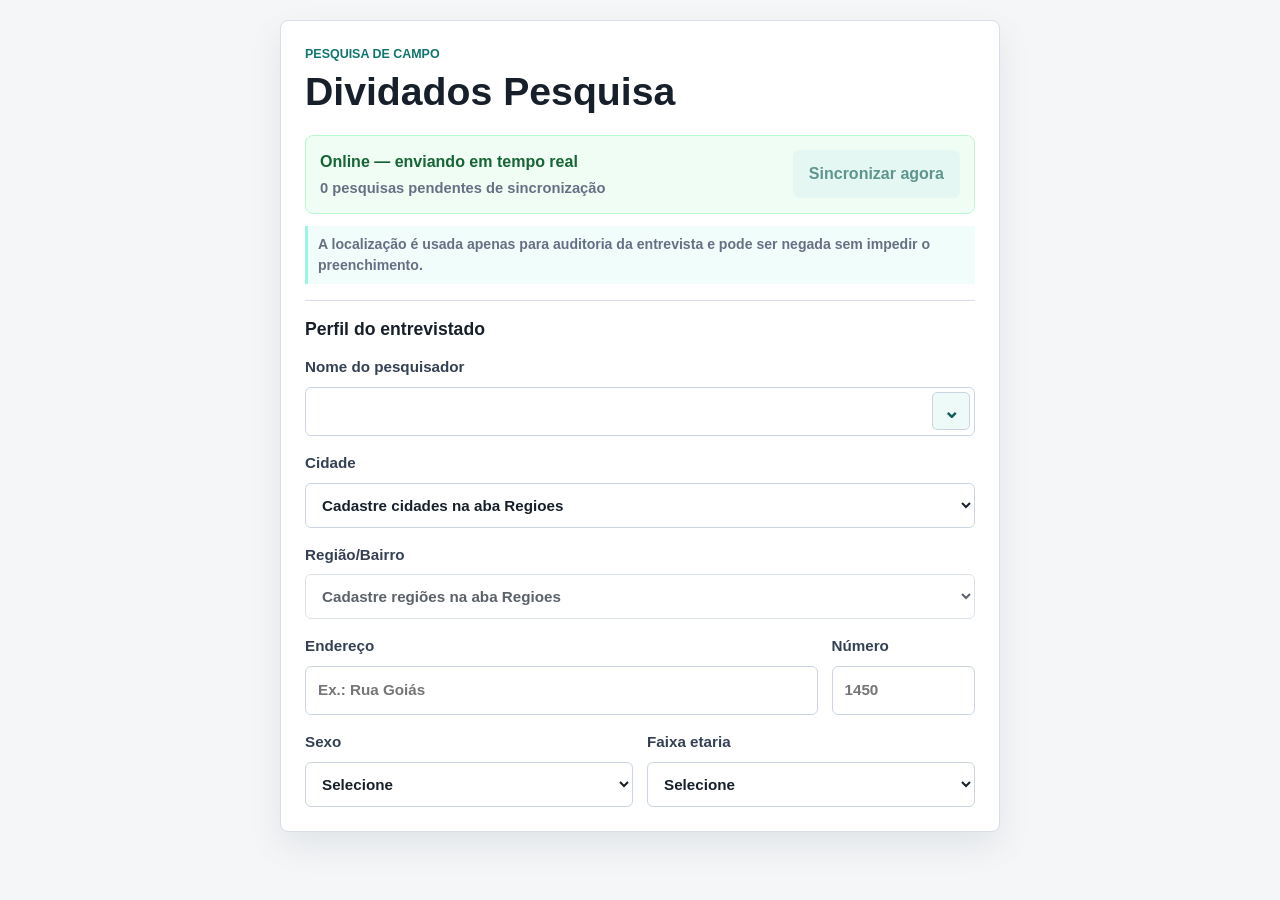
==== commit c8ab9b3f: "Add files via upload" ====
--- a/index.html
+++ b/index.html
@@ -121,7 +121,7 @@
   </main>
 
   <script src="api-client.js?v=2"></script>
-  <script src="script.js?v=23"></script>
+  <script src="script.js?v=24"></script>
   <script src="script-hotfix-options.js?v=2"></script>
 </body>
 </html>
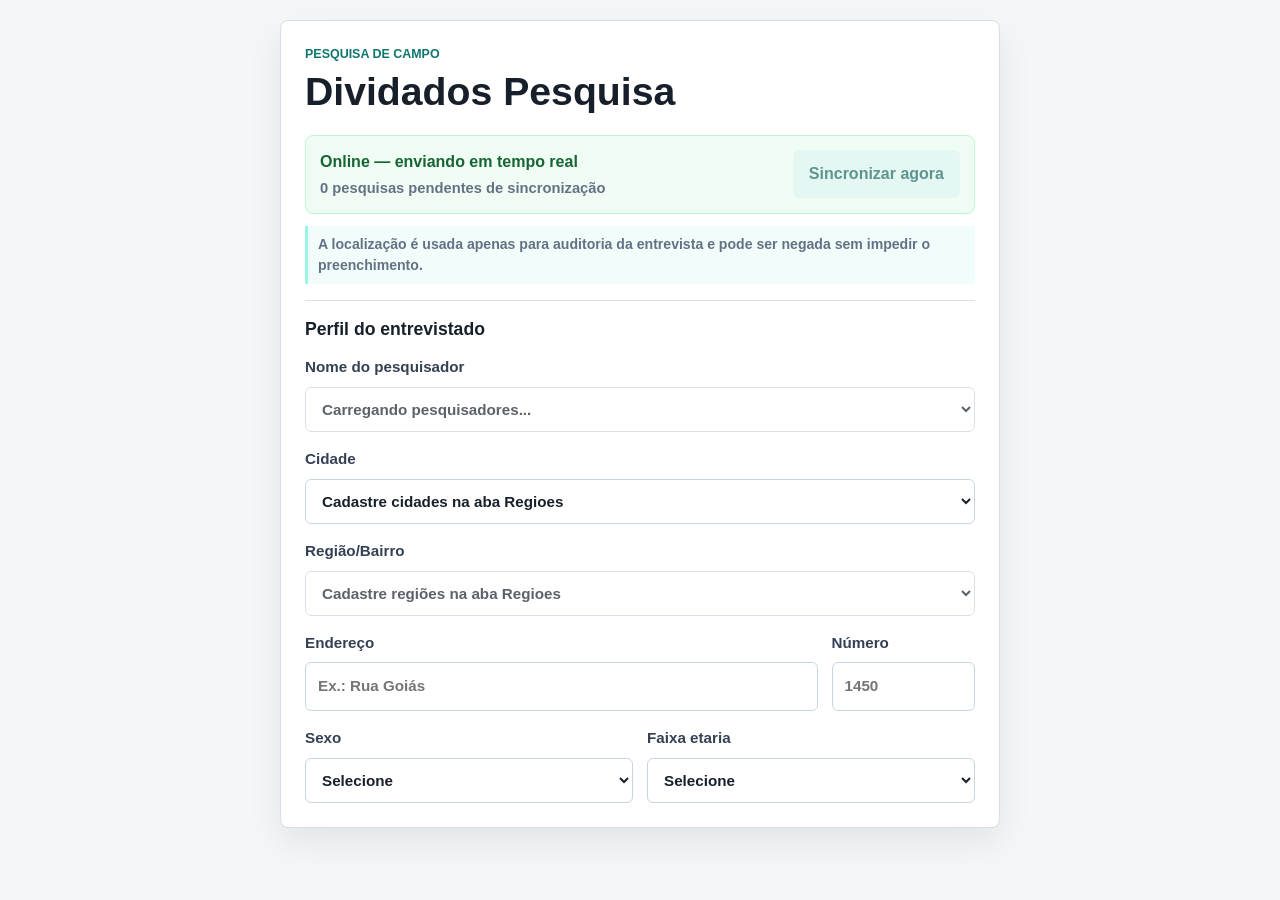
==== commit b5309363: "Add files via upload" ====
--- a/index.html
+++ b/index.html
@@ -4,7 +4,7 @@
   <meta charset="UTF-8">
   <meta name="viewport" content="width=device-width, initial-scale=1.0">
   <title>Dividados Pesquisa</title>
-  <link rel="stylesheet" href="style.css?v=11">
+  <link rel="stylesheet" href="style.css?v=14">
 </head>
 <body>
   <main class="app-shell">
@@ -33,12 +33,9 @@
 
           <label>
             Nome do pesquisador
-            <div class="combo-field">
-              <input type="text" id="pesquisador" name="pesquisador" list="pesquisadorOptions" autocomplete="off" required>
-              <button type="button" id="pesquisadorToggle" class="combo-toggle" aria-label="Mostrar pesquisadores cadastrados">⌄</button>
-              <datalist id="pesquisadorOptions"></datalist>
-              <div id="pesquisadorMenu" class="combo-menu hidden"></div>
-            </div>
+            <select id="pesquisador" name="pesquisador" required disabled>
+              <option value="">Carregando pesquisadores...</option>
+            </select>
           </label>
 
           <label>
@@ -121,7 +118,7 @@
   </main>
 
   <script src="api-client.js?v=2"></script>
-  <script src="script.js?v=24"></script>
+  <script src="script.js?v=25"></script>
   <script src="script-hotfix-options.js?v=2"></script>
 </body>
 </html>
--- a/style.css
+++ b/style.css
@@ -15,6 +15,348 @@
   --radius: 8px;
   --shadow: 0 14px 35px rgba(15, 23, 42, 0.08);
 }
+
+/* Dashboard chart polish: fixed proportions without heavy effects. */
+.dashboard-page .chart-grid {
+  gap: 14px;
+  align-items: start;
+}
+
+.dashboard-page .executive-charts {
+  grid-template-columns: repeat(auto-fit, minmax(330px, 1fr));
+}
+
+.dashboard-page .question-chart-grid {
+  grid-template-columns: repeat(auto-fit, minmax(390px, 1fr));
+}
+
+.dashboard-page .chart-card {
+  min-height: 0 !important;
+  border-color: #d9e2ec;
+  border-radius: 12px;
+  padding: 14px;
+  gap: 10px;
+  box-shadow: 0 10px 26px rgba(15, 23, 42, 0.04);
+  overflow: hidden;
+}
+
+.dashboard-page .chart-card h3 {
+  color: #101828;
+  font-size: 0.96rem;
+  line-height: 1.25;
+}
+
+.dashboard-page .chart-visual {
+  display: grid;
+  place-items: center;
+  width: 100%;
+  margin: 0 auto;
+  overflow: hidden;
+}
+
+.dashboard-page .pie-visual {
+  width: min(100%, 220px);
+  max-width: 220px;
+  height: 220px;
+  min-height: 0;
+  aspect-ratio: 1 / 1;
+}
+
+.dashboard-page .pie-visual canvas {
+  width: 220px !important;
+  height: 220px !important;
+  max-width: 100% !important;
+  max-height: 220px !important;
+  aspect-ratio: 1 / 1;
+}
+
+.dashboard-page .bar-visual {
+  width: 100%;
+  height: 225px;
+  min-height: 0;
+  max-height: 225px;
+}
+
+.dashboard-page .pie-visual.chart-bar-mode,
+.dashboard-page .pie-visual.chart-tower-3d {
+  width: 100%;
+  max-width: none;
+  height: 225px;
+  aspect-ratio: auto;
+}
+
+.dashboard-page .bar-visual canvas {
+  width: 100% !important;
+  height: 225px !important;
+  max-height: 225px !important;
+}
+
+.dashboard-page .pie-visual.chart-bar-mode canvas,
+.dashboard-page .pie-visual.chart-tower-3d canvas {
+  width: 100% !important;
+  height: 225px !important;
+  max-height: 225px !important;
+  aspect-ratio: auto;
+}
+
+.dashboard-page .cross-chart-card {
+  min-height: 0;
+}
+
+.dashboard-page .cross-chart-card .bar-visual {
+  height: 255px;
+  max-height: 255px;
+}
+
+.dashboard-page .cross-chart-card .bar-visual canvas {
+  height: 255px !important;
+  max-height: 255px !important;
+}
+
+.dashboard-page .question-result-card {
+  align-content: start;
+  gap: 12px;
+}
+
+.dashboard-page .question-card-header {
+  gap: 4px;
+}
+
+.dashboard-page .question-card-header span {
+  padding: 3px 9px;
+  font-size: 0.74rem;
+}
+
+.dashboard-page .question-card-header h3 {
+  font-size: 0.94rem;
+  line-height: 1.28;
+}
+
+.dashboard-page .question-card-header small {
+  color: #667085;
+  font-size: 0.76rem;
+  font-weight: 700;
+}
+
+.dashboard-page .question-chart-layout {
+  grid-template-columns: minmax(170px, 205px) minmax(0, 1fr);
+  gap: 14px;
+  align-items: center;
+}
+
+.dashboard-page .question-canvas-wrap {
+  display: grid;
+  place-items: center;
+  width: 205px;
+  max-width: 100%;
+  height: 205px;
+  min-height: 0;
+  aspect-ratio: 1 / 1;
+  margin: 0 auto;
+  overflow: hidden;
+}
+
+.dashboard-page .question-canvas-wrap canvas {
+  width: 205px !important;
+  height: 205px !important;
+  max-width: 100% !important;
+  max-height: 205px !important;
+}
+
+.dashboard-page .question-canvas-wrap.chart-bar-mode,
+.dashboard-page .question-canvas-wrap.chart-tower-3d {
+  width: 100%;
+  height: 205px;
+  aspect-ratio: auto;
+}
+
+.dashboard-page .question-canvas-wrap.chart-bar-mode canvas,
+.dashboard-page .question-canvas-wrap.chart-tower-3d canvas {
+  width: 100% !important;
+  height: 205px !important;
+}
+
+.dashboard-page .question-legend {
+  gap: 7px;
+  align-self: center;
+}
+
+.dashboard-page .legend-row {
+  grid-template-columns: 9px minmax(0, 1fr);
+  gap: 8px;
+  color: #475467;
+  font-size: 0.82rem;
+  line-height: 1.28;
+}
+
+.dashboard-page .legend-color {
+  width: 9px;
+  height: 9px;
+  margin-top: 3px;
+  border-radius: 3px;
+}
+
+.dashboard-page .stats-table-block {
+  margin-top: 8px;
+  padding-top: 10px;
+}
+
+.dashboard-page .stats-table th,
+.dashboard-page .stats-table td {
+  padding: 7px 8px;
+  font-size: 0.78rem;
+}
+
+.dashboard-page .chart-tower-3d canvas,
+.dashboard-page .chart-bar-mode canvas {
+  filter: drop-shadow(5px 6px 5px rgba(15, 23, 42, 0.10));
+}
+
+.report-page .report-chart-card,
+.report-page .report-question-card {
+  overflow: hidden;
+}
+
+.report-page .report-chart-card canvas,
+.report-page .report-question-card canvas {
+  max-width: 100%;
+}
+
+.report-page .report-chart-card canvas[id*="sexo"],
+.report-page .report-chart-card canvas[id*="cotas"],
+.report-page .report-question-card canvas {
+  width: 220px !important;
+  height: 220px !important;
+  aspect-ratio: 1 / 1;
+}
+
+.report-page .report-chart-card canvas[id*="faixa"],
+.report-page .report-chart-card canvas[id*="cidade"],
+.report-page .report-chart-card canvas[id*="regiao"] {
+  width: 100% !important;
+  height: 190px !important;
+}
+
+.report-page .report-question-card.chart-bar-mode canvas,
+.report-page .report-question-card.chart-tower-3d canvas {
+  width: 100% !important;
+  height: 190px !important;
+  aspect-ratio: auto;
+}
+
+@media (max-width: 760px) {
+  .dashboard-page .executive-charts,
+  .dashboard-page .question-chart-grid {
+    grid-template-columns: 1fr;
+  }
+
+  .dashboard-page .question-chart-layout {
+    grid-template-columns: 1fr;
+  }
+
+  .dashboard-page .pie-visual,
+  .dashboard-page .question-canvas-wrap {
+    width: min(100%, 210px);
+    height: 210px;
+  }
+
+  .dashboard-page .pie-visual canvas,
+  .dashboard-page .question-canvas-wrap canvas {
+    width: 210px !important;
+    height: 210px !important;
+  }
+
+  .dashboard-page .bar-visual,
+  .dashboard-page .pie-visual.chart-bar-mode,
+  .dashboard-page .pie-visual.chart-tower-3d,
+  .dashboard-page .question-canvas-wrap.chart-bar-mode,
+  .dashboard-page .question-canvas-wrap.chart-tower-3d {
+    height: 215px;
+  }
+
+  .dashboard-page .bar-visual canvas,
+  .dashboard-page .pie-visual.chart-bar-mode canvas,
+  .dashboard-page .pie-visual.chart-tower-3d canvas,
+  .dashboard-page .question-canvas-wrap.chart-bar-mode canvas,
+  .dashboard-page .question-canvas-wrap.chart-tower-3d canvas {
+    height: 215px !important;
+  }
+}
+
+@media print {
+  .dashboard-page .chart-card {
+    padding: 4mm;
+    box-shadow: none !important;
+    break-inside: avoid;
+    page-break-inside: avoid;
+  }
+
+  .dashboard-page .executive-charts,
+  .dashboard-page .question-chart-grid {
+    grid-template-columns: repeat(2, minmax(0, 1fr)) !important;
+    gap: 5mm !important;
+  }
+
+  .dashboard-page .pie-visual,
+  .dashboard-page .question-canvas-wrap {
+    width: 48mm !important;
+    height: 48mm !important;
+  }
+
+  .dashboard-page .pie-visual canvas,
+  .dashboard-page .question-canvas-wrap canvas {
+    width: 48mm !important;
+    height: 48mm !important;
+  }
+
+  .dashboard-page .bar-visual,
+  .dashboard-page .pie-visual.chart-bar-mode,
+  .dashboard-page .pie-visual.chart-tower-3d,
+  .dashboard-page .question-canvas-wrap.chart-bar-mode,
+  .dashboard-page .question-canvas-wrap.chart-tower-3d {
+    height: 48mm !important;
+    max-height: 48mm !important;
+  }
+
+  .dashboard-page .bar-visual canvas,
+  .dashboard-page .pie-visual.chart-bar-mode canvas,
+  .dashboard-page .pie-visual.chart-tower-3d canvas,
+  .dashboard-page .question-canvas-wrap.chart-bar-mode canvas,
+  .dashboard-page .question-canvas-wrap.chart-tower-3d canvas {
+    width: 100% !important;
+    height: 48mm !important;
+  }
+
+  .dashboard-page .question-chart-layout {
+    grid-template-columns: 48mm minmax(0, 1fr);
+    gap: 4mm;
+  }
+
+  .report-page .report-chart-card canvas,
+  .report-page .report-question-card canvas {
+    image-rendering: auto;
+  }
+
+  .report-page .report-chart-card canvas[id*="sexo"],
+  .report-page .report-chart-card canvas[id*="cotas"],
+  .report-page .report-question-card canvas {
+    width: 45mm !important;
+    height: 45mm !important;
+  }
+
+  .report-page .report-chart-card canvas[id*="faixa"],
+  .report-page .report-chart-card canvas[id*="cidade"],
+  .report-page .report-chart-card canvas[id*="regiao"] {
+    width: 74mm !important;
+    height: 42mm !important;
+  }
+
+  .report-page .report-question-card.chart-bar-mode canvas,
+  .report-page .report-question-card.chart-tower-3d canvas {
+    width: 74mm !important;
+    height: 42mm !important;
+  }
+}
 
 * {
   box-sizing: border-box;
@@ -471,6 +813,7 @@
 }
 
 .quota-profile-card {
+  position: relative;
   display: grid;
   grid-template-columns: 12px minmax(0, 1fr);
   gap: 8px 10px;
@@ -518,7 +861,25 @@
 
 .quota-profile-card.is-selected {
   border-color: var(--primary);
-  box-shadow: 0 0 0 3px rgba(15, 118, 110, 0.14);
+  background: #ecfdf5;
+  box-shadow: 0 0 0 3px rgba(15, 118, 110, 0.18);
+}
+
+.quota-profile-card.is-selected::after {
+  content: "Selecionada";
+  position: absolute;
+  top: 8px;
+  right: 8px;
+  border-radius: 999px;
+  padding: 3px 8px;
+  color: #fff;
+  background: var(--primary);
+  font-size: 0.68rem;
+  font-weight: 900;
+}
+
+.quota-profile-card.is-selected strong {
+  padding-right: 92px;
 }
 
 .hidden {
@@ -2945,4 +3306,267 @@
     page-break-inside: avoid;
   }
 }
+
+/* Final executive report overrides. Keep at the end so PDF rules win over legacy styles. */
+.report-page .report-page-header,
+.report-page .report-page-footer {
+  display: flex;
+  align-items: center;
+  justify-content: space-between;
+  gap: 12px;
+  color: #475467;
+  font-size: 0.78rem;
+  font-weight: 800;
+}
+
+.report-page .report-page-header {
+  margin-bottom: 18px;
+  border-bottom: 1px solid #dbe2ea;
+  padding-bottom: 10px;
+}
+
+.report-page .report-page-header div {
+  display: grid;
+  gap: 2px;
+}
+
+.report-page .report-page-header strong {
+  color: #0f172a;
+  font-size: 0.92rem;
+  text-transform: uppercase;
+}
+
+.report-page .report-page-header img {
+  max-width: 95px;
+  max-height: 42px;
+  object-fit: contain;
+}
+
+.report-page .report-page-header em {
+  border-radius: 999px;
+  padding: 5px 10px;
+  color: #0f766e;
+  background: #dff5f1;
+  font-style: normal;
+  font-weight: 900;
+}
+
+.report-page .report-page-footer {
+  margin-top: 16px;
+  border-top: 1px solid #dbe2ea;
+  padding-top: 9px;
+  font-size: 0.72rem;
+}
+
+.report-page .cover-page .cover-footer {
+  position: absolute;
+  right: 42px;
+  bottom: 34px;
+  left: 42px;
+  border-color: rgba(255, 255, 255, 0.34);
+  color: rgba(255, 255, 255, 0.86);
+}
+
+.report-page .report-question-card {
+  display: grid;
+  grid-template-columns: 1fr;
+  gap: 8px;
+  align-content: start;
+  border-color: #d9e2ec;
+  border-radius: 12px;
+  padding: 13px;
+  box-shadow: 0 8px 22px rgba(15, 23, 42, 0.035);
+  overflow: hidden;
+  break-inside: avoid;
+  page-break-inside: avoid;
+}
+
+.report-page .report-question-card h3 {
+  margin: 0;
+  color: #101828;
+  font-size: 0.92rem;
+  line-height: 1.25;
+}
+
+.report-page .report-question-card canvas {
+  display: block;
+  justify-self: center;
+  margin: 4px auto 2px;
+}
+
+.report-page .report-legend {
+  display: grid;
+  gap: 4px;
+  margin-top: 0;
+  color: #475467;
+  font-size: 0.73rem;
+  line-height: 1.25;
+}
+
+.report-page .report-legend div {
+  display: flex;
+  align-items: center;
+  gap: 6px;
+  min-width: 0;
+}
+
+.report-page .report-legend div span {
+  flex: 0 0 8px;
+  width: 8px;
+  height: 8px;
+  border-radius: 2px;
+}
+
+.report-page .report-stats-table-block {
+  display: grid;
+  gap: 6px;
+  margin-top: 4px;
+  border-top: 1px solid #e5e7eb;
+  padding-top: 8px;
+  overflow: hidden;
+}
+
+.report-page .report-stats-table {
+  width: 100%;
+  min-width: 0;
+  table-layout: fixed;
+  border-collapse: collapse;
+  font-size: 0.67rem;
+}
+
+.report-page .report-stats-table th,
+.report-page .report-stats-table td {
+  padding: 4px 5px;
+  white-space: normal;
+  overflow-wrap: anywhere;
+}
+
+.report-page .report-stats-table th {
+  color: #344054;
+  background: #f8fafc;
+  font-size: 0.62rem;
+}
+
+.report-page .report-stats-summary {
+  grid-template-columns: repeat(3, minmax(0, 1fr));
+  gap: 5px;
+}
+
+.report-page .report-stats-summary span {
+  padding: 5px;
+  font-size: 0.62rem;
+}
+
+@media print {
+  @page {
+    size: A4 portrait;
+    margin: 10mm;
+  }
+
+  html,
+  body.report-page {
+    width: 210mm;
+    min-height: 297mm;
+    background: #fff !important;
+  }
+
+  .report-document > .print-page {
+    width: 190mm !important;
+    min-height: 277mm !important;
+    box-sizing: border-box;
+    padding: 10mm !important;
+    overflow: hidden !important;
+  }
+
+  .report-page .report-page-header {
+    margin-bottom: 5mm;
+    padding-bottom: 2.5mm;
+    font-size: 7.3pt;
+  }
+
+  .report-page .report-page-header strong {
+    font-size: 8.5pt;
+  }
+
+  .report-page .report-page-footer {
+    margin-top: 4mm;
+    padding-top: 2.2mm;
+    font-size: 6.6pt;
+  }
+
+  .report-page .cover-page .cover-footer {
+    right: 10mm;
+    bottom: 9mm;
+    left: 10mm;
+  }
+
+  .report-page .report-question-grid {
+    grid-template-columns: repeat(2, minmax(0, 1fr)) !important;
+    gap: 5mm !important;
+  }
+
+  .report-page .report-question-card,
+  .report-page .report-chart-card,
+  .report-page .report-cross-card,
+  .report-page .report-scale-ranking-group {
+    break-inside: avoid !important;
+    page-break-inside: avoid !important;
+    box-shadow: none !important;
+  }
+
+  .report-page .report-question-card {
+    padding: 3.5mm !important;
+    gap: 2mm !important;
+  }
+
+  .report-page .report-question-card h3 {
+    font-size: 8.4pt !important;
+    line-height: 1.24 !important;
+  }
+
+  .report-page .report-question-card:not(.chart-bar-mode):not(.chart-tower-3d) canvas,
+  .report-page .report-chart-card canvas[id*="sexo"],
+  .report-page .report-chart-card canvas[id*="cotas"] {
+    width: 40mm !important;
+    height: 40mm !important;
+  }
+
+  .report-page .report-question-card.chart-bar-mode canvas,
+  .report-page .report-question-card.chart-tower-3d canvas,
+  .report-page .report-chart-card canvas[id*="faixa"],
+  .report-page .report-chart-card canvas[id*="cidade"],
+  .report-page .report-chart-card canvas[id*="regiao"] {
+    width: 72mm !important;
+    height: 34mm !important;
+  }
+
+  .report-page .report-legend {
+    font-size: 6.4pt !important;
+    gap: 1.3mm !important;
+  }
+
+  .report-page .report-stats-table-block {
+    gap: 1.5mm !important;
+    padding-top: 2mm !important;
+  }
+
+  .report-page .report-stats-table {
+    font-size: 5.9pt !important;
+  }
+
+  .report-page .report-stats-table th,
+  .report-page .report-stats-table td {
+    padding: 1.1mm !important;
+  }
+
+  .report-page .report-stats-summary {
+    grid-template-columns: repeat(3, 1fr) !important;
+    gap: 1mm !important;
+  }
+
+  .report-page .report-stats-summary span {
+    padding: 1.2mm !important;
+    font-size: 5.8pt !important;
+  }
+}
 
